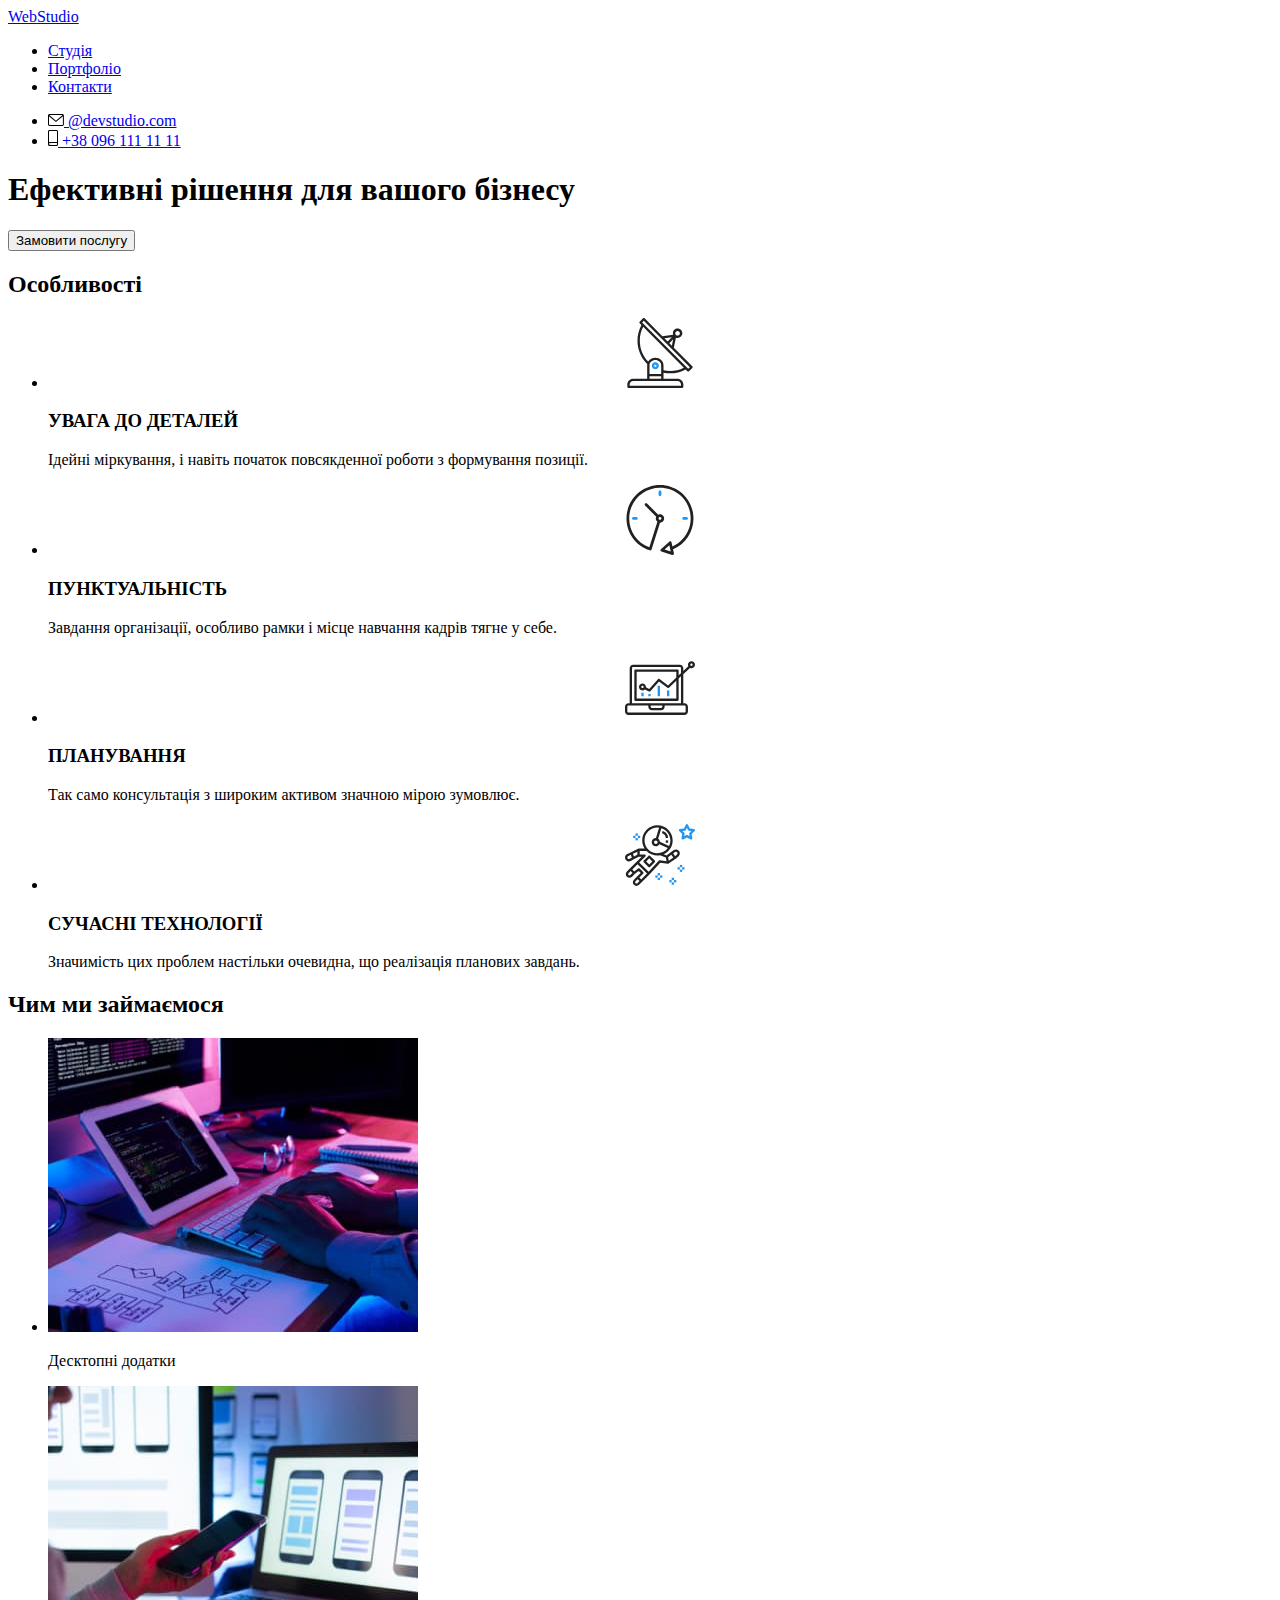
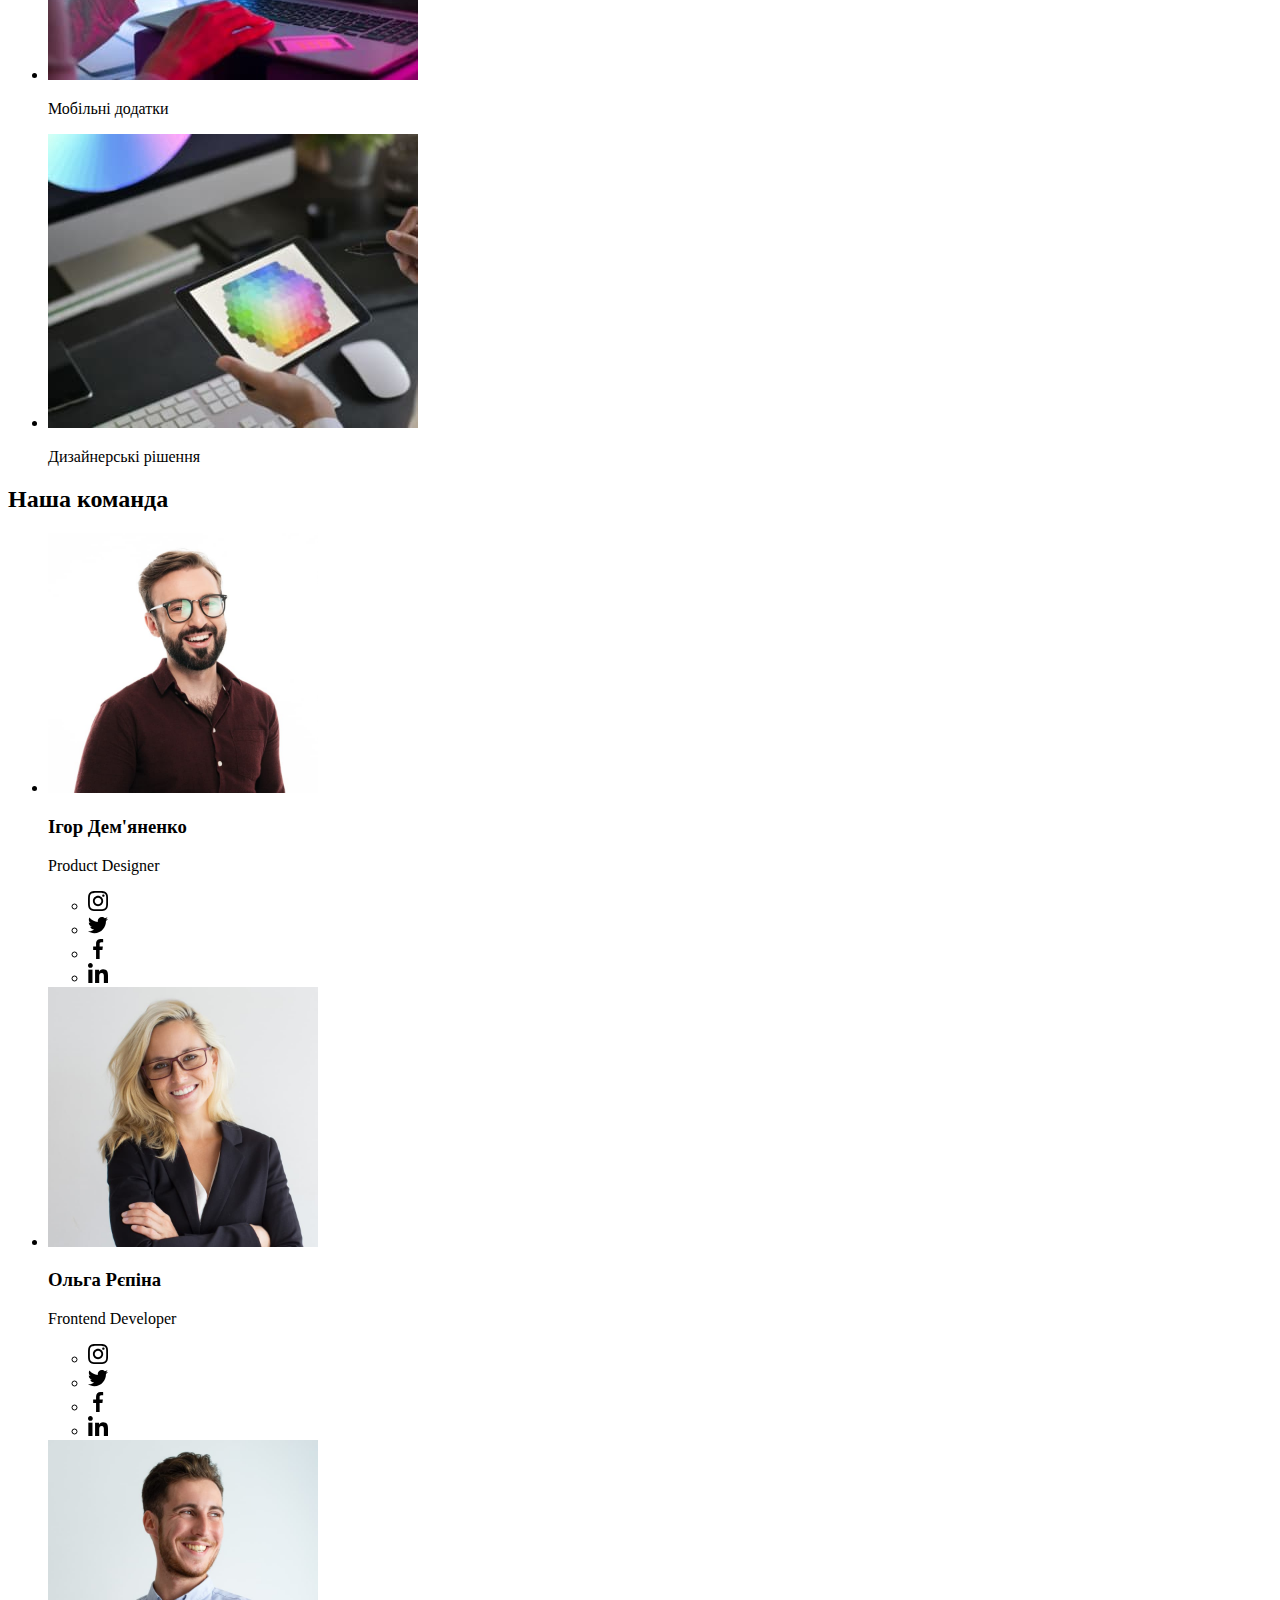
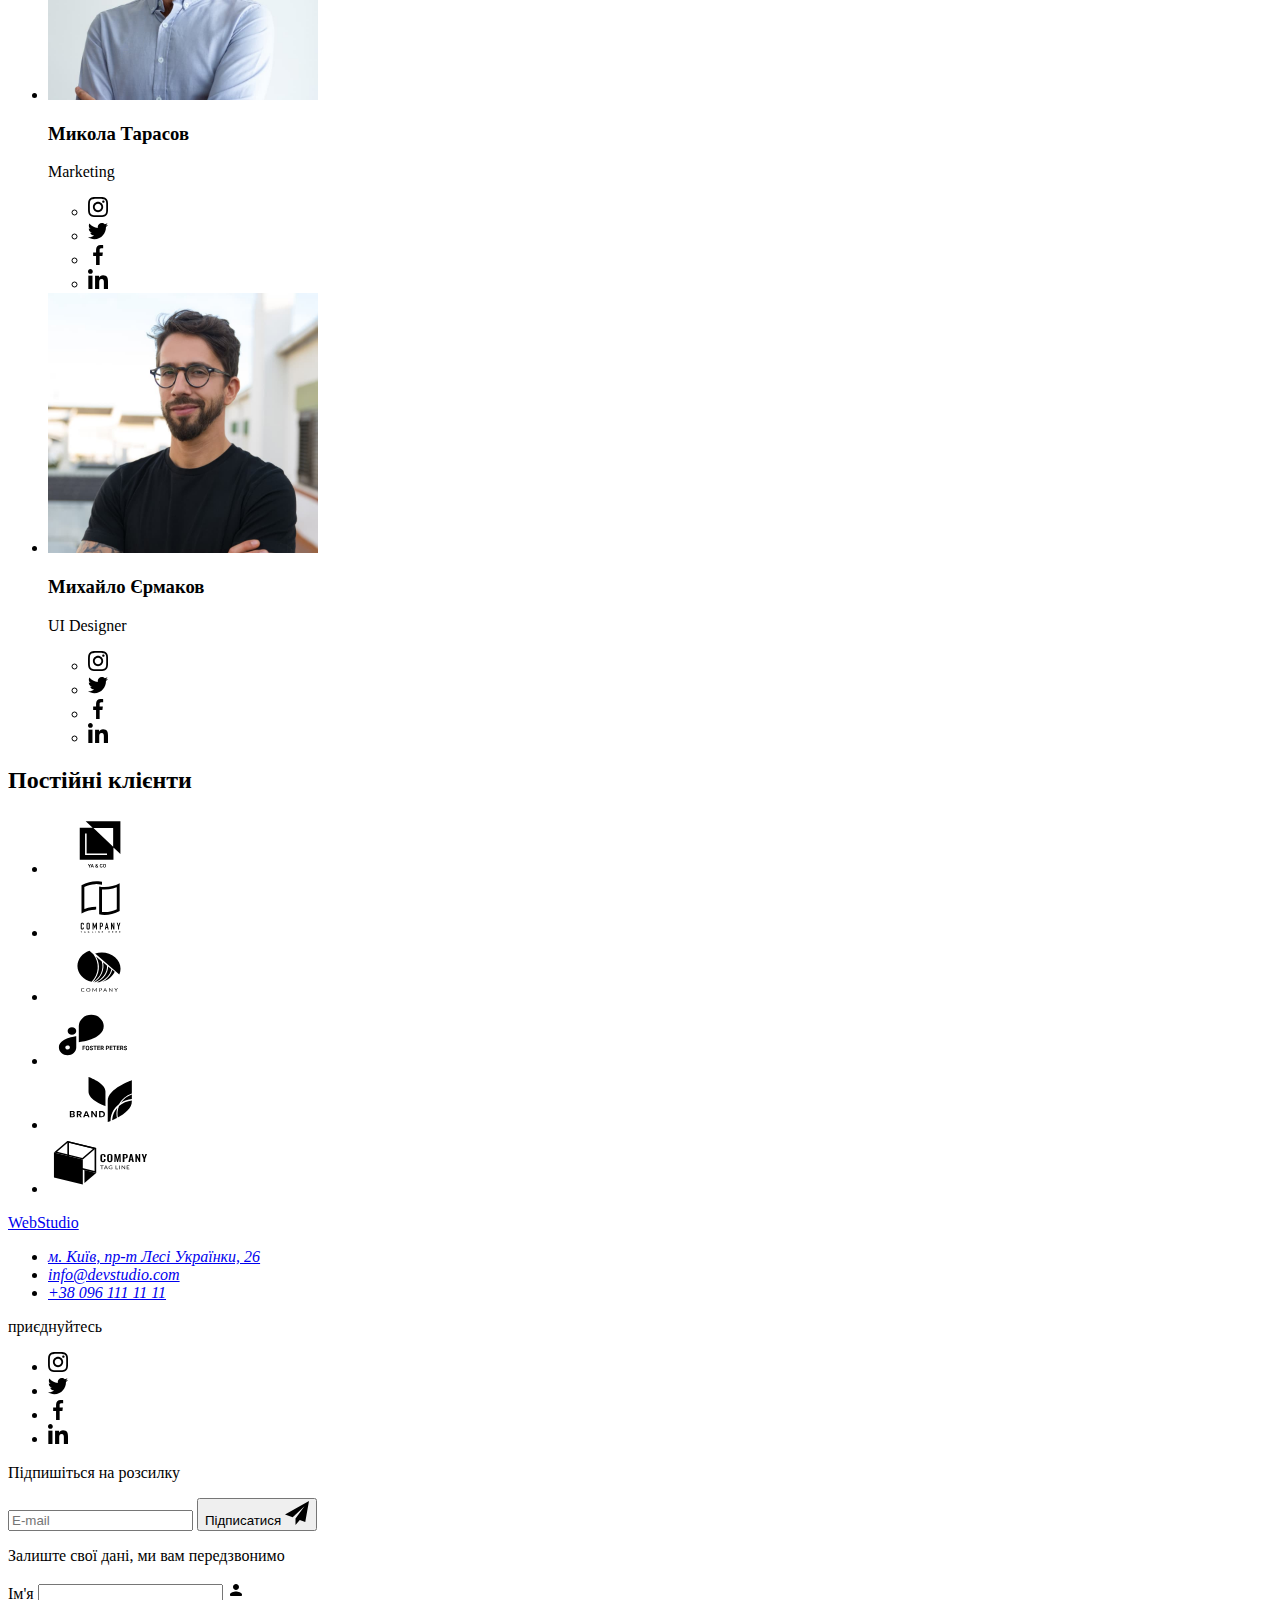
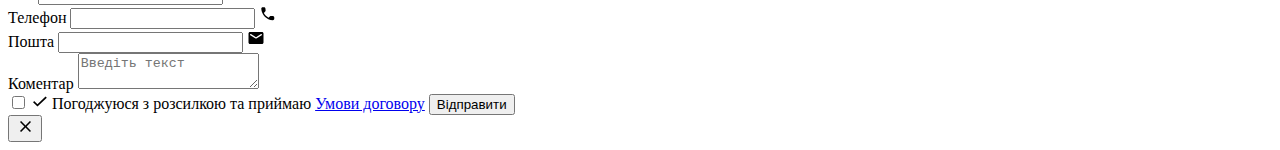
==== index.html @ 73cd99fb "розмітка" ====
<!DOCTYPE html>
<html lang="uk">

<head>
  <meta charset="UTF-8" />
  <meta http-equiv="X-UA-Compatible" content="IE=edge" />
  <meta name="viewport" content="width=device-width, initial-scale=1.0" />
  <title>Веб студія</title>
  <link rel="preconnect" href="https://fonts.googleapis.com" />
  <link rel="preconnect" href="https://fonts.gstatic.com" crossorigin />
  <link href="https://fonts.googleapis.com/css2?family=Raleway:wght@700&family=Roboto:wght@400;500;700;900&display=swap"
    rel="stylesheet" />
  <link rel="stylesheet" href="https://cdnjs.cloudflare.com/ajax/libs/modern-normalize/1.1.0/modern-normalize.min.css"
    integrity="sha512-wpPYUAdjBVSE4KJnH1VR1HeZfpl1ub8YT/NKx4PuQ5NmX2tKuGu6U/JRp5y+Y8XG2tV+wKQpNHVUX03MfMFn9Q=="
    crossorigin="anonymous" referrerpolicy="no-referrer" />
  <link rel="stylesheet" href="./css/styles.css" />
</head>

<body>
  <!-- Шапка сторінки -->
  <header class="header">
    <div class="container main-nav">
      <nav class="site-nav">
        <a class="logo nav-logo link" lang="en" href="./index.html">Web<span class="logo-primary">Studio</span>
        </a>
        <ul class="nav-list list">
          <li class="nav-item">
            <a class="nav-link link current" href="./index.html">Студія</a>
          </li>
          <li class="nav-item">
            <a class="nav-link link" href="./portfolio.html">Портфоліо</a>
          </li>
          <li class="nav-item">
            <a class="nav-link link" href="#">Контакти</a>
          </li>
        </ul>
      </nav>
      <ul class="site-address-list list">
        <li class="site-address-item">
          <a class="site-address-link link" lang="en" href="mailto:info@devstudio.com">
            <svg class="icon-envelope" width="16px" height="12px">
              <use class="icon-link" href="./images/icons/sprite.svg#icon-envelope"></use>
            </svg>
            @devstudio.com
          </a>
        </li>
        <li class="site-address-item">
          <a class="site-address-link link" href="tel:+380961111111">
            <svg class="icon-smartphone" width="10px" height="16px">
              <use class="icon-link" href="./images/icons/sprite.svg#icon-smartphone"></use>
            </svg>
            +38 096 111 11 11
          </a>
        </li>
      </ul>
    </div>
  </header>
  <!-- Унікальний контент сторінки -->
  <main>
    <!-- Герой -->
    <section class="hero hero-img">
      <div class="container">
        <h1 class="hero-title">Ефективні рішення для вашого бізнесу</h1>
        <button class="hero-btn" type="button" data-modal-open>Замовити послугу</button>

      </div>
    </section>
    <!-- Особливості -->
    <section class="section">
      <div class="container">
        <h2 class="features-title">Особливості</h2>
        <ul class="features-list list">
          <li class="features-item">
            <div class="features-icon">
              <svg width="70px;" height="70px">
                <use href="./images/icons/sprite.svg#icon-antenna"></use>
              </svg>
            </div>
            <h3 class="feature-title title">УВАГА ДО ДЕТАЛЕЙ</h3>
            <p class="features-descr">
              Ідейні міркування, і навіть початок повсякденної роботи з формування позиції.
            </p>
          </li>
          <li class="features-item">
            <div class="features-icon">
              <svg width="70px;" height="70px">
                <use href="./images/icons/sprite.svg#icon-clock"></use>
              </svg>
            </div>
            <h3 class="feature-title title">ПУНКТУАЛЬНІСТЬ</h3>
            <p class="features-descr">
              Завдання організації, особливо рамки і місце навчання кадрів тягне у себе.
            </p>
          </li>
          <li class="features-item">
            <div class="features-icon">
              <svg width="70px;" height="70px">
                <use href="./images/icons/sprite.svg#icon-diagram"></use>
              </svg>
            </div>
            <h3 class="feature-title title">ПЛАНУВАННЯ</h3>
            <p class="features-descr">
              Так само консультація з широким активом значною мірою зумовлює.
            </p>
          </li>
          <li class="features-item">
            <div class="features-icon">
              <svg width="70px;" height="70px">
                <use href="./images/icons/sprite.svg#icon-astronaut"></use>
              </svg>
            </div>
            <h3 class="feature-title title">СУЧАСНІ ТЕХНОЛОГІЇ</h3>
            <p class="features-descr">
              Значимість цих проблем настільки очевидна, що реалізація планових завдань.
            </p>
          </li>
        </ul>
      </div>
    </section>
    <!-- Чим ми займаємося -->
    <section class="section">
      <div class="container">
        <h2 class="section-title">Чим ми займаємося</h2>
        <ul class="works-list list">
          <li class="works-item">
            <div class="work-img">
              <img class="works img" src="./images/box.jpg" alt="Десктопні додатки" width="370" height="294" />
              <p class="work-desc">Десктопні додатки</p>
            </div>
          </li>
          <li class="works-item">
            <div class="work-img">
              <img class="works img" src="./images/box1.jpg" alt="Мобільні додатки" width="370" height="294" />
              <p class="work-desc">Мобільні додатки</p>
            </div>
          </li>
          <li class="works-item">
            <div class="work-img">
              <img class="works img" src="./images/box2.jpg" alt="Дизайнерські рішення" width="370" height="294" />
              <p class="work-desc">Дизайнерські рішення</p>
            </div>
          </li>
        </ul>
      </div>
    </section>
    <!-- Наша команда -->
    <section class="section">
      <div class="container">
        <h2 class="section-title">Наша команда</h2>
        <ul class="team-list list">
          <li class="team-item">
            <img class="team-img img" src="images/teamcard.jpg" alt="Хлопець шатена в окулярах який посміхається"
              width="270" height="260" />
            <div class="team-desc">
              <h3 class="team-name title">Ігор Дем'яненко</h3>
              <p class="team-position" lang="en">Product Designer</p>
              <ul class="social-list-light list">
                <li class="social-item">
                  <a class="social-link-light" href="#">
                    <svg class="social-icon" width="20px" height="20px">
                      <use href="./images/icons/sprite.svg#icon-instagram"></use>
                    </svg>
                  </a>
                </li>
                <li>
                  <a class="social-link-light" href="#">
                    <svg class="social-icon" width="20px" height="20px">
                      <use href="./images/icons/sprite.svg#icon-twitter"></use>
                    </svg>
                  </a>
                </li>
                <li>
                  <a class="social-link-light" href="#">
                    <svg class="social-icon" width="20px" height="20px">
                      <use href="./images/icons/sprite.svg#icon-facebook"></use>
                    </svg>
                  </a>
                </li>
                <li>
                  <a class="social-link-light" href="#">
                    <svg class="social-icon" width="20px" height="20px">
                      <use href="./images/icons/sprite.svg#icon-linkedin"></use>
                    </svg>
                  </a>
                </li>
              </ul>
            </div>
          </li>
          <li class="team-item">
            <img class="team-img img" src="./images/teamcard1.jpg" alt="Дівчина блондинка в окулярах яка посміхається"
              width="270" height="260" />
            <div class="team-desc">
              <h3 class="team-name title">Ольга Рєпіна</h3>
              <p class="team-position" lang="en">Frontend Developer</p>
              <ul class="social-list-light list">
                <li class="social-item">
                  <a class="social-link-light" href="#">
                    <svg class="social-icon" width="20px" height="20px">
                      <use href="./images/icons/sprite.svg#icon-instagram"></use>
                    </svg>
                  </a>
                </li>
                <li>
                  <a class="social-link-light" href="#">
                    <svg class="social-icon" width="20px" height="20px">
                      <use href="./images/icons/sprite.svg#icon-twitter"></use>
                    </svg>
                  </a>
                </li>
                <li>
                  <a class="social-link-light" href="#">
                    <svg class="social-icon" width="20px" height="20px">
                      <use href="./images/icons/sprite.svg#icon-facebook"></use>
                    </svg>
                  </a>
                </li>
                <li>
                  <a class="social-link-light" href="#">
                    <svg class="social-icon" width="20px" height="20px">
                      <use href="./images/icons/sprite.svg#icon-linkedin"></use>
                    </svg>
                  </a>
                </li>
              </ul>
            </div>
          </li>
          <li class="team-item">
            <img class="team-img img" src="./images/teamcard2.jpg" alt="Рудий хлопець який посміхається" width="270"
              height="260" />
            <div class="team-desc">
              <h3 class="team-name title">Микола Тарасов</h3>
              <p class="team-position" lang="en">Marketing</p>
              <ul class="social-list-light list">
                <li class="social-item">
                  <a class="social-link-light" href="#">
                    <svg class="social-icon" width="20px" height="20px">
                      <use href="./images/icons/sprite.svg#icon-instagram"></use>
                    </svg>
                  </a>
                </li>
                <li>
                  <a class="social-link-light" href="#">
                    <svg class="social-icon" width="20px" height="20px">
                      <use href="./images/icons/sprite.svg#icon-twitter"></use>
                    </svg>
                  </a>
                </li>
                <li>
                  <a class="social-link-light" href="#">
                    <svg class="social-icon" width="20px" height="20px">
                      <use href="./images/icons/sprite.svg#icon-facebook"></use>
                    </svg>
                  </a>
                </li>
                <li>
                  <a class="social-link-light" href="#">
                    <svg class="social-icon" width="20px" height="20px">
                      <use href="./images/icons/sprite.svg#icon-linkedin"></use>
                    </svg>
                  </a>
                </li>
              </ul>
            </div>
          </li>
          <li class="team-item">
            <img class="team-img img" src="./images/teamcard3.jpg" alt="Хлопець брюнет в окулярах який посміхається"
              width="270" height="260" />
            <div class="team-desc">
              <h3 class="team-name title">Михайло Єрмаков</h3>
              <p class="team-position" lang="en">UI Designer</p>
              <ul class="social-list-light list">
                <li class="social-item">
                  <a class="social-link-light" href="#">
                    <svg class="social-icon" width="20px" height="20px">
                      <use href="./images/icons/sprite.svg#icon-instagram"></use>
                    </svg>
                  </a>
                </li>
                <li>
                  <a class="social-link-light" href="#">
                    <svg class="social-icon" width="20px" height="20px">
                      <use href="./images/icons/sprite.svg#icon-twitter"></use>
                    </svg>
                  </a>
                </li>
                <li>
                  <a class="social-link-light" href="#">
                    <svg class="social-icon" width="20px" height="20px">
                      <use href="./images/icons/sprite.svg#icon-facebook"></use>
                    </svg>
                  </a>
                </li>
                <li>
                  <a class="social-link-light" href="#">
                    <svg class="social-icon" width="20px" height="20px">
                      <use href="./images/icons/sprite.svg#icon-linkedin"></use>
                    </svg>
                  </a>
                </li>
              </ul>
            </div>
          </li>
        </ul>
      </div>
    </section>
    <!-- Постійні клієнти -->
    <section class="section">
      <div class="container">
        <h2 class="section-title">Постійні клієнти</h2>
        <ul class="clients-list list">
          <li class="client-item">
            <a class="clients-link" href="#">
              <svg class="icon-company" width="106" height="60">
                <use href="./images/icons/sprite.svg#icon-Logo"></use>
              </svg>
            </a>
          </li>
          <li class="client-item">
            <a class="clients-link" href="#">
              <svg class="icon-company" width="106" height="60">
                <use href="./images/icons/sprite.svg#icon-Logo1"></use>
              </svg>
            </a>
          </li>
          <li class="client-item">
            <a class="clients-link" href="#">
              <svg class="icon-company" width="106" height="60">
                <use href="./images/icons/sprite.svg#icon-Logo2"></use>
              </svg>
            </a>
          </li>
          <li class="client-item">
            <a class="clients-link" href="#">
              <svg class="icon-company" width="106" height="60">
                <use href="./images/icons/sprite.svg#icon-Logo3"></use>
              </svg>
            </a>
          </li>
          <li class="client-item">
            <a class="clients-link" href="#">
              <svg class="icon-company" width="106" height="60">
                <use href="./images/icons/sprite.svg#icon-Logo4"></use>
              </svg>
            </a>
          </li>
          <li class="client-item">
            <a class="clients-link" href="#">
              <svg class="icon-company" width="106" height="60">
                <use href="./images/icons/sprite.svg#icon-Logo5"></use>
              </svg>
            </a>
          </li>
        </ul>
      </div>
    </section>
  </main>
  <!-- Підвал -->
  <footer class="footer">
    <div class="footer-container container">
      <div class="footer-contacts">
        <a class="footer-logo logo link" lang="en" href="./index.html">Web<span class="logo-secondary">Studio</span></a>
        <address class="footer-address">
          <ul class="footer-address-list list">
            <li class="footer-address-item">
              <a class="address-link link"
                href="https://www.google.com/maps/place/%D0%B1%D1%83%D0%BB.+%D0%9B%D0%B5%D1%81%D0%B8+%D0%A3%D0%BA%D1%80%D0%B0%D0%B8%D0%BD%D0%BA%D0%B8,+26,+%D0%9A%D0%B8%D0%B5%D0%B2,+02000/@50.4265807,30.5383858,17z/data=!3m1!4b1!4m6!3m5!1s0x40d4cf0e033ecbe9:0x57a4dffefec77da0!8m2!3d50.4265807!4d30.5383858!16s%2Fg%2F1tctq5jv"
                target="_blank" rel="noopener no-referrernofollower ">м. Київ, пр-т Лесі Українки, 26
              </a>
            </li>
            <li class="contacts-item">
              <a class="contact-link link" href="mailto:info@devstudio.com">info@devstudio.com</a>
            </li>
            <li class="contacts-item">
              <a class="contact-link link" href="tel:+380961111111">+38 096 111 11 11</a>
            </li>
          </ul>
        </address>
      </div>
      <!-- Приєднуйтесь -->
      <div class="join">
        <p class="join-in">приєднуйтесь</p>
        <ul class="social-list-dark list">
          <li>
            <a class="social-link-dark link" href="#">
              <svg class="social-icon" width="20px" height="20px">
                <use href="./images/icons/sprite.svg#icon-instagram"></use>
              </svg>
            </a>
          </li>
          <li>
            <a class="social-link-dark link" href="#">
              <svg class="social-icon" width="20px" height="20px">
                <use href="./images/icons/sprite.svg#icon-twitter"></use>
              </svg>
            </a>
          </li>
          <li>
            <a class="social-link-dark link" href="#">
              <svg class="social-icon" width="20px" height="20px">
                <use href="./images/icons/sprite.svg#icon-facebook"></use>
              </svg>
            </a>
          </li>
          <li>
            <a class="social-link-dark link" href="#">
              <svg class="social-icon" width="20px" height="20px">
                <use href="./images/icons/sprite.svg#icon-linkedin"></use>
              </svg>
            </a>
          </li>
        </ul>
      </div>
      <!-- Підписатись -->
      <div class="newsletter">
        <p class="join-in">Підпишіться на розсилку</p>
        <div class="newsletter-join">
          <label for="email"></label>
          <input class="newsletter-input" placeholder="E-mail" id="email" type="text" name="email">
          <button class="newsletter-btn" type="submit">Підписатися
            <svg class="icon-send" width="24px" height="24px">
              <use href="./images/icons/sprite.svg#icon-send"></use>
            </svg>
          </button>
        </div>
      </div>
    </div>
  </footer>

  <!--Модальне вікно -->

  <div class="backdrop is-hidden" data-modal>
    <div class="modal">
      <p class="form-item">Залиште свої дані, ми вам передзвонимо</p>
      <form class="modal-form">
        <div class="modal-wrapper">
          <label class="label-modal" for="name">Ім'я</label>
          <input class="modal-input" id="name" type="text" name="name" minlength="2" maxlength="20"
            pattern="[a-zA-Zа-яА-ЯіІїЇ]+" required>
          <svg class="modal-icon" width="18px" height="18px">
            <use class="modal-icon-link" href="./images/icons/sprite.svg#icon-person"></use>
          </svg>
        </div>
        <div class="modal-wrapper">
          <label class="label-modal" for="phone">Телефон</label>
          <input class="modal-input" id="phone" type="tel" name="phone" pattern="[0-9]{3}-[0-9]{3}-[0-9]{2}-[0-9]{2}"
            title="xxx-xxx-xx-xx" minlength="10" maxlength="15" required>
          <svg class="modal-icon" width="18px" height="18px">
            <use class="modal-icon-link" href="./images/icons/sprite.svg#icon-phone"></use>
          </svg>
        </div>
        <div class="modal-wrapper">
          <label class="label-modal" for="mail">Пошта</label>
          <input class="modal-input" id="mail" type="email" name="mail" required>
          <svg class="modal-icon" width="18px" height="18px">
            <use class="modal-icon-link" href="./images/icons/sprite.svg#icon-email"></use>
          </svg>
        </div>
        <div class="modal-wraper">
          <label class="label-modal" for="message">Коментар</label>
          <textarea class="textarea-modal" id="message" placeholder="Введіть текст" name="message"></textarea>
        </div>
        <label class="label-policy" for="policy">
          <input class="policy-input-check visually-hidden" type="checkbox" name="policy" id="policy" value="privacy"
            required>
          <svg class="policy-check" width="16px" height="15px">
            <use class="policy-check-icon" href="./images/icons/sprite.svg#icon-check"></use>
          </svg>
          Погоджуюся з розсилкою та приймаю
          <a class="label-policy-link" href="#">Умови договору</a>
        </label>
        <button class="modal-btn" type="submit">Відправити</button>
      </form>
      <button class="btn-close" data-modal-close>
        <svg width="18px" height="18px">
          <use class="modal-icon-link link" href="./images/icons/sprite.svg#icon-close"></use>
        </svg>
      </button>

    </div>
  </div>

  <script src="./js/modal.js"></script>
</body>

</html>
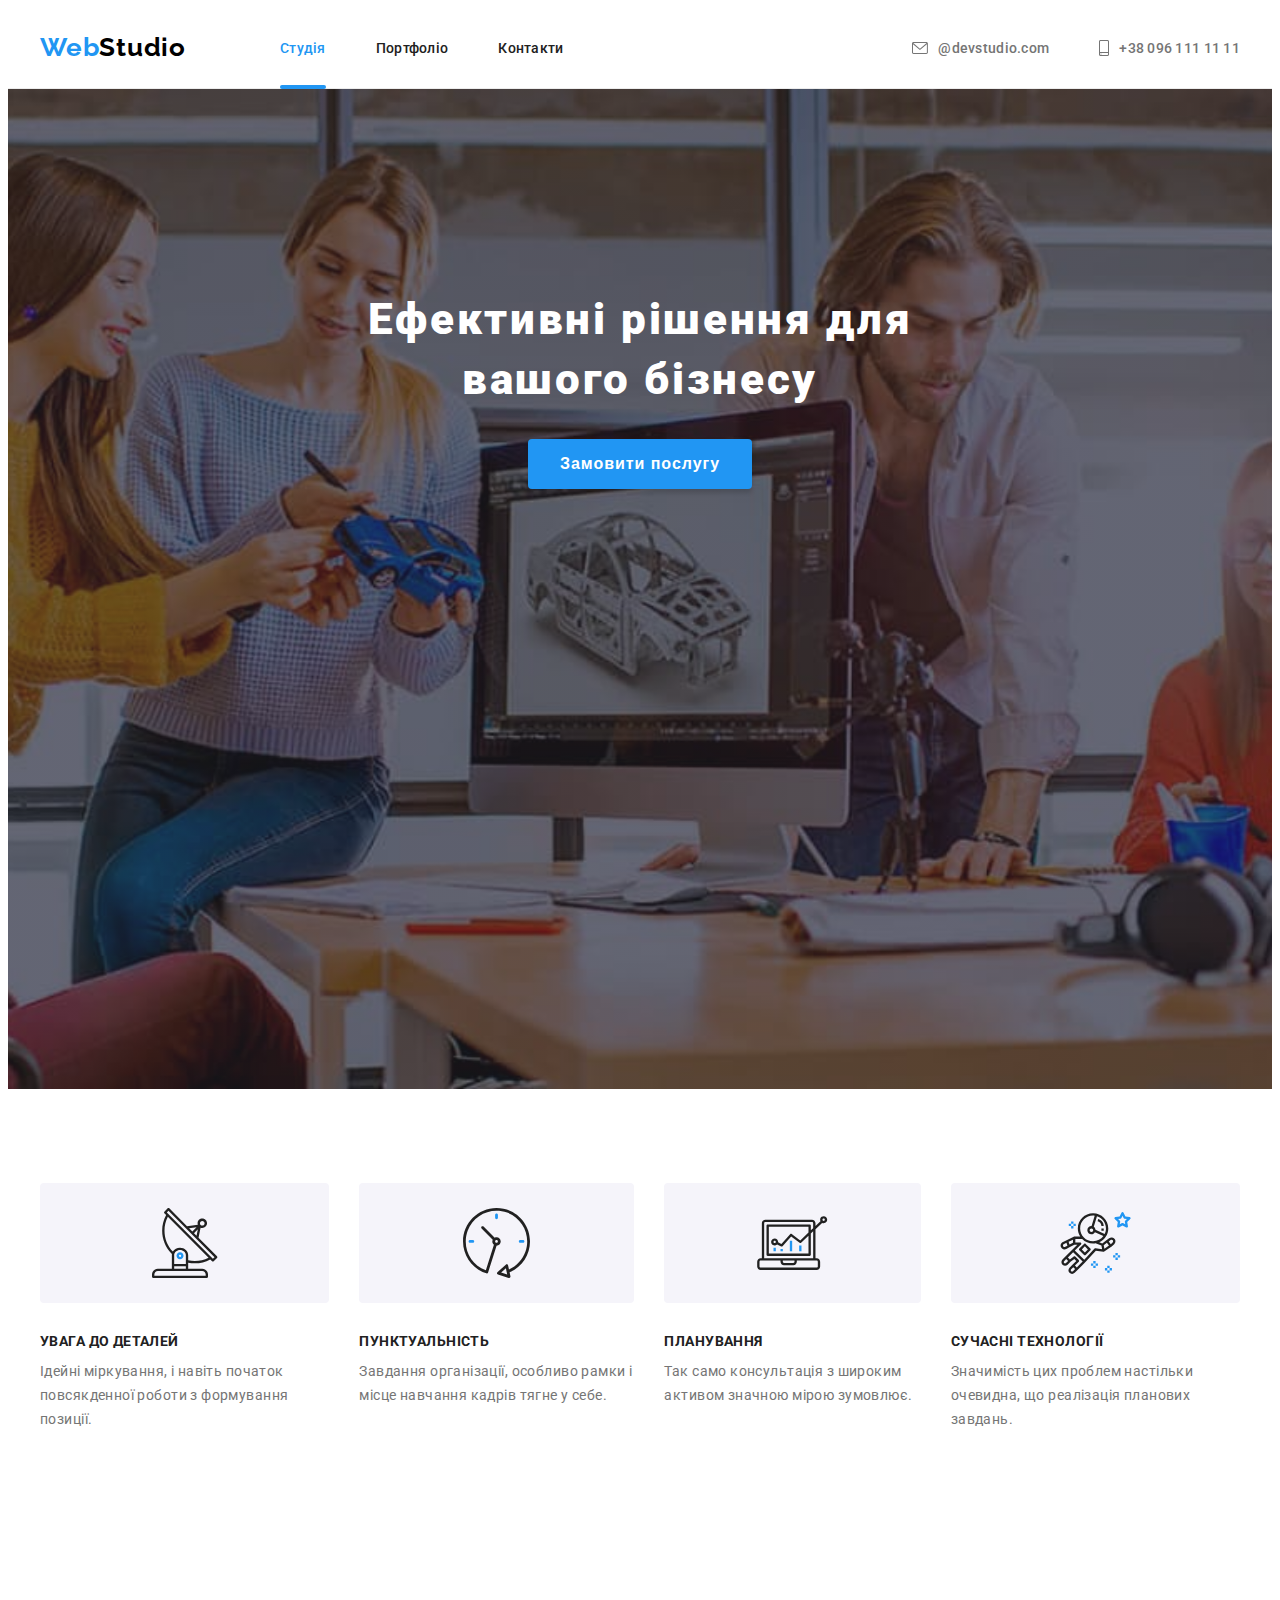
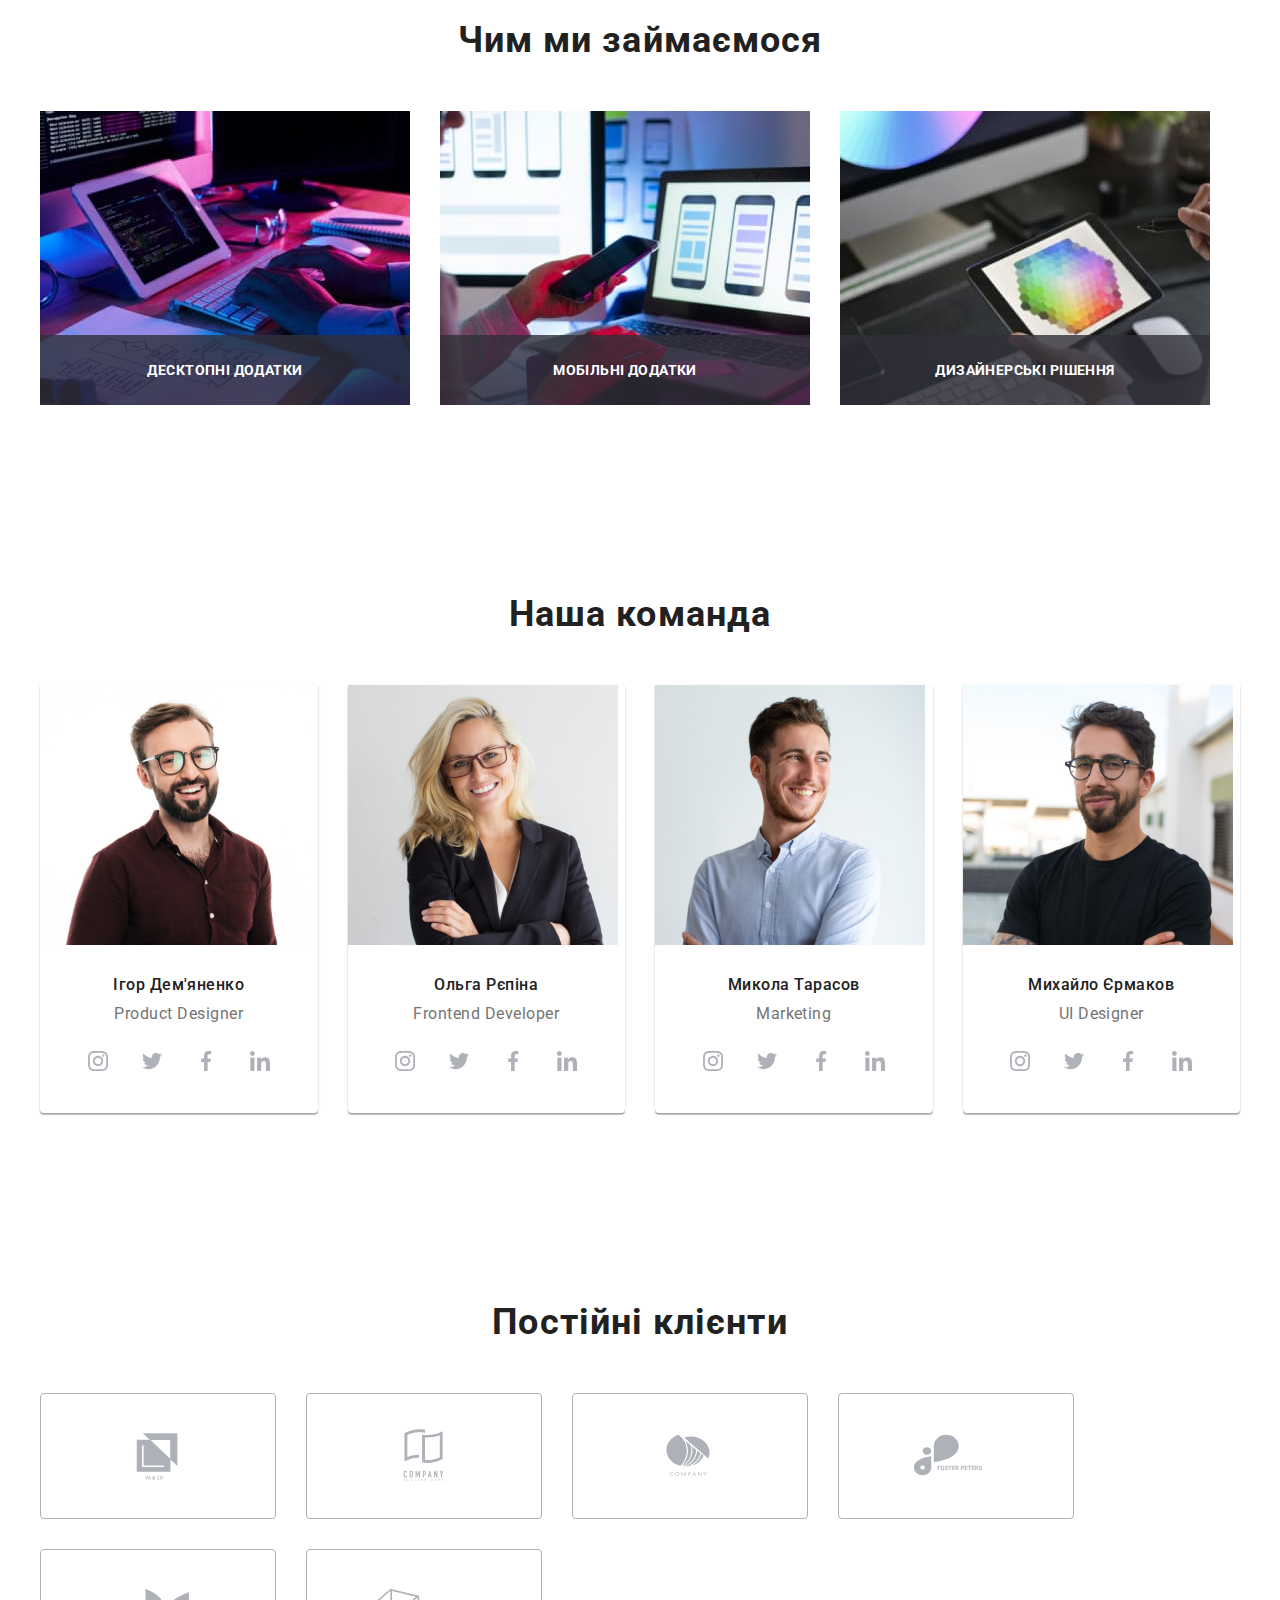
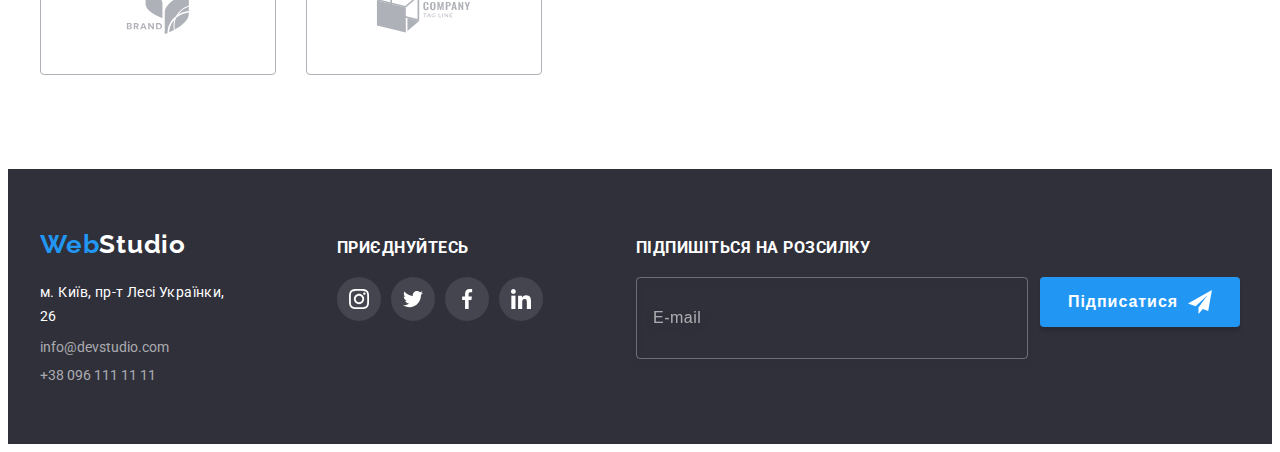
==== commit e62393a2: "виправлення помилок" ====
--- a/index.html
+++ b/index.html
@@ -467,6 +467,7 @@
           </svg>
           Погоджуюся з розсилкою та приймаю
           <a class="label-policy-link" href="#">Умови договору</a>
+
         </label>
         <button class="modal-btn" type="submit">Відправити</button>
       </form>
--- a/css/styles.css
+++ b/css/styles.css
@@ -0,0 +1,1008 @@
+:root {
+  --primary-light-text-color: #757575;
+  --secondary-ligh-text-color: #ffffff;
+  --primary-dark-text-color: #000000;
+  --title-text-color: #212121;
+  --accent-color: #2196f3;
+  --primary-light-bg-color: #ffffff;
+  --secondary-light-bg-color: #f5f4fa;
+  --primary-dark-bg-color: #2f303a;
+  --primary-btn--box-shadow-color: 0px 4px 4px rgba(0, 0, 0, 0.15);
+  --secondary-btn--box-shadow-color: 0px 3px 1px rgba(0, 0, 0, 0.1), 0px 1px 2px rgba(0, 0, 0, 0.08),
+    0px 2px 2px rgba(0, 0, 0, 0.12);
+  --primary-box-shadow-color: 0px 1px 3px rgba(0, 0, 0, 0.12), 0px 1px 1px rgba(0, 0, 0, 0.14),
+    0px 2px 1px rgba(0, 0, 0, 0.2);
+  --secondary-box-shadow-color: 0px 1px 1px rgba(0, 0, 0, 0.12), 0px 4px 4px rgba(0, 0, 0, 0.06),
+    1px 4px 6px rgba(0, 0, 0, 0.16);
+  --primary-border-color: #ececec;
+  --secondary-border-color: #eeeeee;
+  --bg-btn-color: #188ce8;
+  --primary-icon-color: #afb1b8;
+  --timing-function: cubic-bezier(0.4, 0, 0.2, 1);
+  --rgba-text-color: rgba(255, 255, 255, 0.6);
+}
+
+h1,
+h2,
+h3,
+p {
+  margin: 0;
+}
+
+body {
+  background-color: var(--primary-light-bg-color);
+  color: var(--primary-light-text-color);
+  font-family: Roboto, sans-serif;
+}
+
+/* ----------header---------- */
+
+.header {
+  border-bottom: 1px solid var(--primary-border-color);
+}
+
+/* ----------body---------- */
+
+/* ----------img---------- */
+.img {
+  display: block;
+}
+
+/* ----------list---------- */
+.list {
+  list-style: none;
+
+  margin: 0;
+  padding: 0;
+}
+
+/* ----------link---------- */
+.link {
+  text-decoration: none;
+}
+
+/* ----------title---------- */
+.title {
+  color: var(--title-text-color);
+}
+
+/* ----------container---------- */
+
+.container {
+  width: 1200px;
+  padding: 0 15px;
+  margin: 0 auto;
+  /* outline: 2px solid turquoise; */
+}
+
+/* ----------section---------- */
+
+.section {
+  padding: 94px 0;
+}
+
+.section-title {
+  color: var(--title-text-color);
+  font-size: 36px;
+  line-height: calc(42 / 36);
+  letter-spacing: 0.03em;
+  text-align: center;
+
+  margin-bottom: 50px;
+}
+
+/* ----------Приховані заголовки----------*/
+.visually-hidden,
+.portfolio-title,
+.features-title {
+  position: absolute;
+  width: 1px;
+  height: 1px;
+  margin: -1px;
+  padding: 0;
+  overflow: hidden;
+  border: 0;
+  clip: rect(0 0 0 0);
+}
+
+/* ----------main-nav----------- */
+
+.main-nav {
+  display: flex;
+  align-items: center;
+}
+
+/* ----------site-nav---------- */
+
+.site-nav {
+  display: flex;
+}
+
+.nav-list {
+  display: flex;
+  align-items: center;
+}
+
+.nav-item:not(:last-child) {
+  margin-right: 50px;
+}
+
+.nav-link,
+.site-address-link {
+  padding: 32px 0;
+  display: flex;
+}
+
+.nav-link {
+  color: var(--title-text-color);
+  font-size: 14px;
+  font-weight: 500;
+  line-height: calc(16 / 14);
+  letter-spacing: 0.02em;
+  position: relative;
+  transition: color 250ms var(--timing-function);
+}
+
+.nav-link.current::after {
+  content: '';
+  width: 100%;
+  height: 4px;
+  border-radius: 2px;
+  background-color: #2196f3;
+  position: absolute;
+  left: 0;
+  bottom: -1px;
+}
+/* 
+.nav-link:hover::after,
+.nav-link:focus::after {
+  content: "";
+  width: 100%;
+  height: 4px;
+  border-radius: 2px;
+  background-color: #2196F3;
+  position: absolute;
+  left: 0;
+  bottom: -1px;
+} */
+/* .nav-link::after {
+  content: "";
+  width: 100%;
+  height: 4px;
+  border-radius: 2px;
+  background-color: transparent;
+  position: absolute;
+  left: 0;
+  bottom: -1px;
+  transition: background-color 250ms cubic-bezier(0.4, 0, 0.2, 1);
+} */
+.nav-link:hover,
+.nav-link:focus {
+  color: var(--accent-color);
+}
+
+.nav-link.current {
+  color: var(--accent-color);
+}
+
+.site-address-list {
+  margin-left: auto;
+  display: flex;
+  align-items: center;
+}
+
+.site-address-item:not(:last-child) {
+  margin-right: 50px;
+}
+
+.site-address-link {
+  color: var(--primary-light-text-color);
+  font-size: 14px;
+  font-weight: 500;
+  line-height: calc(16 / 14);
+  letter-spacing: 0.02em;
+
+  align-items: center;
+
+  transition: color 250ms var(--timing-function);
+}
+.icon-link {
+  transition: fill 250ms var(--timing-function);
+}
+.site-address-link:hover,
+.site-address-link:focus {
+  color: var(--accent-color);
+}
+
+.site-address-link:hover .icon-link,
+.site-address-link:focus .icon-link {
+  fill: currentColor;
+}
+
+.icon-envelope {
+  fill: var(--primary-light-text-color);
+  margin-right: 10px;
+}
+
+.icon-smartphone {
+  fill: var(--primary-light-text-color);
+  margin-right: 10px;
+}
+
+/* ----------logo---------- */
+
+.logo {
+  color: var(--accent-color);
+  font-family: Raleway, sans-serif;
+  font-weight: 700;
+  font-size: 26px;
+  letter-spacing: 0.03em;
+  line-height: calc(31 / 26);
+}
+
+.nav-logo {
+  display: flex;
+  padding: 24px 0 25px 0;
+  margin-right: 94px;
+}
+
+.logo-primary {
+  color: var(--primary-dark-text-color);
+}
+
+.logo-secondary {
+  color: var(--secondary-ligh-text-color);
+}
+
+/*-----------Герой----------- */
+
+.hero {
+  background-color: #c4c4c4;
+
+  padding: 200px 0;
+}
+
+.hero-img {
+  max-width: 1600px;
+  height: 600px;
+  margin-left: auto;
+  margin-right: auto;
+  background-image: linear-gradient(rgba(47, 48, 58, 0.4), rgba(47, 48, 58, 0.4)),
+    url(../images/hero.jpg);
+  background-repeat: no-repeat;
+  background-position: center;
+  background-size: cover;
+}
+
+.hero-title {
+  color: var(--secondary-ligh-text-color);
+  font-weight: 900;
+  font-size: 44px;
+  line-height: calc(60 / 44);
+  letter-spacing: 0.06em;
+  text-align: center;
+
+  max-width: 696px;
+  margin: 0 auto 30px;
+}
+
+/* ----------button hero---------- */
+
+.hero-btn {
+  color: var(--secondary-ligh-text-color);
+  background-color: var(--accent-color);
+  font-size: 16px;
+  font-weight: 700;
+  line-height: calc(30 / 16);
+  letter-spacing: 0.06em;
+  cursor: pointer;
+
+  border: none;
+  border-radius: 4px;
+  box-shadow: var(--primary-btn--box-shadow-color);
+
+  min-width: 216px;
+  display: flex;
+  margin: 0 auto;
+  padding: 10px 32px;
+  align-items: center;
+
+  transition: background-color 250ms var(--timing-function);
+}
+.hero-btn:hover,
+.hero-btn:focus {
+  background-color: var(--bg-btn-color);
+}
+
+/* ----------Особливості---------- */
+
+.features-list {
+  display: flex;
+  gap: 30px;
+}
+.features-item {
+  column-gap: calc((100% - 3 * 30px) / 4);
+}
+.features-icon {
+  display: flex;
+  height: 120px;
+  background-color: var(--secondary-light-bg-color);
+  border-radius: 4px;
+  align-items: center;
+
+  margin-bottom: 30px;
+}
+.feature-title {
+  font-size: 14px;
+  letter-spacing: 0.03em;
+  line-height: calc(16 / 14);
+
+  margin-bottom: 10px;
+}
+.features-descr {
+  font-size: 14px;
+  letter-spacing: 0.03em;
+  line-height: calc(24 / 14);
+
+  margin-bottom: 0;
+}
+
+/* ----------Чим ми займаємося---------- */
+
+.works-section.section {
+  padding-top: 0;
+}
+
+.works-list {
+  display: flex;
+}
+
+.works-item:not(:last-child) {
+  margin-right: 30px;
+}
+
+.work-desc {
+  color: var(--secondary-ligh-text-color);
+  font-weight: 700;
+  font-size: 14px;
+  line-height: calc(16 / 14);
+  text-align: center;
+  letter-spacing: 0.03em;
+  text-transform: uppercase;
+
+  display: flex;
+  justify-content: center;
+  align-items: center;
+
+  position: absolute;
+  width: 100%;
+  height: 70px;
+  bottom: 0;
+  background: rgba(47, 48, 58, 0.8);
+}
+.work-img {
+  display: flex;
+  position: relative;
+}
+
+/* ----------Наша команда---------- */
+
+.team-section {
+  background-color: var(--secondary-light-bg-color);
+}
+
+.team-name.title {
+  font-size: 16px;
+  font-weight: 500;
+  letter-spacing: 0.03em;
+  line-height: calc(19 / 16);
+  text-align: center;
+
+  margin-bottom: 10px;
+}
+
+.team-list {
+  display: flex;
+  flex-wrap: wrap;
+  gap: 30px;
+}
+
+.team-item {
+  background: var(--primary-light-bg-color);
+
+  box-shadow: var(--primary-box-shadow-color);
+  border-radius: 0px 0px 4px 4px;
+
+  flex-basis: calc((100% - 3 * 30px) / 4);
+}
+
+.team-desc {
+  padding: 30px 32px;
+}
+
+.team-position {
+  letter-spacing: 0.03em;
+  line-height: calc(19 / 16);
+  text-align: center;
+
+  margin-bottom: 16px;
+}
+
+.social-list-light {
+  display: flex;
+  justify-content: center;
+  align-items: center;
+  gap: 10px;
+}
+
+.social-link-light {
+  display: flex;
+  justify-content: center;
+  align-items: center;
+  width: 44px;
+  height: 44px;
+  background-color: var(--primary-light-bg-color);
+  border-radius: 50%;
+  fill: var(--primary-icon-color);
+
+  transition: background-color 250ms var(--timing-function);
+}
+.social-icon {
+  transition: fill 250ms var(--timing-function);
+}
+.social-link-light:hover,
+.social-link-light:focus {
+  background-color: var(--accent-color);
+}
+
+.social-link-light:hover .social-icon,
+.social-link-light:focus .social-icon {
+  fill: var(--secondary-ligh-text-color);
+}
+
+/* ----------Постійні клієнти---------- */
+
+.clients-list {
+  display: flex;
+  flex-wrap: wrap;
+  gap: 30px;
+}
+
+.client-item {
+  flex-basis: calc((100% - 5 * 30px) / 6);
+}
+
+.clients-link {
+  display: flex;
+  justify-content: center;
+  align-items: center;
+  width: 170px;
+  height: 92px;
+  padding: 16px 32px;
+
+  background-color: transparent;
+  border: 1px solid var(--primary-icon-color);
+  outline: transparent;
+  border-radius: 4px;
+  fill: var(--primary-icon-color);
+
+  transition: border-color 250ms var(--timing-function);
+}
+.icon-company {
+  transition: fill 250ms var(--timing-function);
+}
+
+.clients-link:hover,
+.clients-link:focus {
+  border-color: var(--accent-color);
+}
+
+.clients-link:hover .icon-company,
+.clients-link:focus .icon-company {
+  fill: var(--accent-color);
+}
+
+/* ----------Портфоліо---------- */
+
+/* ----------button filter---------- */
+
+.filter-list {
+  display: flex;
+  column-gap: 8px;
+  margin-bottom: 50px;
+  justify-content: center;
+}
+
+.filter-btn {
+  background-color: var(--secondary-light-bg-color);
+  color: var(--title-text-color);
+  font-size: 16px;
+  font-weight: 500;
+  line-height: calc(26 / 16);
+  letter-spacing: 0.03em;
+  cursor: pointer;
+
+  border: none;
+  border-radius: 4px;
+  outline: transparent;
+  min-width: 73px;
+  padding: 6px 22px;
+
+  transition: background-color 250ms var(--timing-function), color 250ms var(--timing-function),
+    box-shadow 250ms var(--timing-function);
+}
+
+.filter-btn:focus,
+.filter-btn:hover {
+  background-color: var(--accent-color);
+  color: var(--secondary-ligh-text-color);
+  box-shadow: var(--secondary-btn--box-shadow-color);
+}
+
+.filter-btn .curent {
+  background-color: var(--accent-color);
+}
+
+/* ----------Проекти---------- */
+
+.portfolio-list {
+  display: flex;
+  flex-wrap: wrap;
+  gap: 30px;
+}
+
+.portfolio-item {
+  flex-basis: calc((100% - 60px) / 3);
+}
+
+.project-link {
+  display: block;
+
+  transition: box-shadow 250ms var(--timing-function);
+}
+
+.project-link:hover,
+.project-link:focus {
+  box-shadow: var(--secondary-box-shadow-color);
+  outline: transparent;
+}
+
+.portfolio-link {
+  display: flex;
+}
+
+.overlay {
+  width: 100%;
+  height: 100%;
+  position: absolute;
+  left: 0;
+  top: 0;
+  background-color: rgba(33, 150, 243, 0.9);
+  transform: translateY(100%);
+  transition: transform 250ms var(--timing-function);
+}
+
+.overlay-wrapper {
+  position: relative;
+  overflow: hidden;
+}
+
+.project-link:hover .overlay,
+.project-link:focus .overlay {
+  transform: translateY(0);
+}
+
+.desc-img {
+  color: var(--secondary-ligh-text-color);
+  font-size: 18px;
+  line-height: calc(28 / 18);
+  letter-spacing: 0.03em;
+  font-weight: 400;
+
+  display: flex;
+  padding: 63px 24px;
+}
+
+.portfolio-project {
+  background-color: var(--primary-light-bg-color);
+
+  border-left: 1px solid var(--secondary-border-color);
+  border-right: 1px solid var(--secondary-border-color);
+  border-bottom: 1px solid var(--secondary-border-color);
+
+  padding: 20px 24px;
+}
+
+.project-title {
+  font-size: 18px;
+  line-height: calc(36 / 18);
+  letter-spacing: 0.06em;
+
+  margin-bottom: 4px;
+}
+
+.project-type {
+  letter-spacing: 0.03em;
+  line-height: calc(30 / 16);
+  color: var(--primary-light-text-color);
+}
+
+/* ----------footer---------- */
+
+.footer {
+  background-color: var(--primary-dark-bg-color);
+  padding: 60px 0;
+}
+.footer-container {
+  display: flex;
+  align-items: baseline;
+  gap: 93px;
+}
+.footer-contacts {
+  display: block;
+}
+.footer-logo {
+  display: block;
+
+  margin-bottom: 20px;
+}
+.footer-address-item {
+  margin-bottom: 9px;
+}
+.contacts-item:not(:last-child) {
+  margin-bottom: 9px;
+}
+.address-link {
+  font-style: normal;
+  font-size: 14px;
+  letter-spacing: 0.03em;
+  line-height: calc(24 / 14);
+  color: var(--secondary-ligh-text-color);
+}
+.contact-link {
+  font-style: normal;
+  font-size: 14px;
+  color: var(--rgba-text-color);
+}
+.address-link,
+.contact-link {
+  transition: color 250ms var(--timing-function);
+}
+
+.address-link:hover,
+.address-link:focus,
+.contact-link:hover,
+.contact-link:focus {
+  color: var(--accent-color);
+}
+/* ----------Приєднуйтесь---------- */
+.join {
+  display: block;
+}
+.join-in {
+  color: var(--secondary-ligh-text-color);
+  font-weight: 700;
+  line-height: calc(16 / 14);
+  letter-spacing: 0.03em;
+  text-transform: uppercase;
+  margin-bottom: 20px;
+}
+.social-list-dark {
+  display: flex;
+  justify-content: center;
+  align-items: center;
+  gap: 10px;
+}
+.social-link-dark {
+  display: flex;
+  justify-content: center;
+  align-items: center;
+  width: 44px;
+  height: 44px;
+  background-color: rgba(255, 255, 255, 0.1);
+  border-radius: 50%;
+  fill: var(--secondary-ligh-text-color);
+
+  transition: background-color 250ms var(--timing-function);
+}
+.social-link-dark:hover,
+.social-link-dark:focus {
+  background-color: var(--accent-color);
+}
+/* .social-link-dark:hover .social-icon,
+.social-link-dark:focus .social-icon {
+  fill: var(--secondary-ligh-text-color);
+} */
+
+/* ----------Підписатись---------- */
+
+.newsletter {
+  display: block;
+}
+
+.newsletter-join {
+  display: flex;
+}
+.newsletter-input {
+  display: flex;
+  width: 358px;
+  height: 50px;
+  background-color: transparent;
+  color: var(--secondary-ligh-text-color);
+
+  border: 1px solid rgba(255, 255, 255, 0.3);
+  filter: drop-shadow(0px 4px 4px rgba(0, 0, 0, 0.15));
+  border-radius: 4px;
+  outline: none;
+
+  padding: 15px 16px;
+  margin-right: 12px;
+
+  transition: border-color 250ms var(--timing-function);
+}
+.newsletter-input:focus {
+  border-color: var(--accent-color);
+}
+.newsletter-input::placeholder {
+  color: var(--rgba-text-color);
+  font-size: 16px;
+  line-height: calc(20 / 16);
+  letter-spacing: 0.03em;
+}
+.newsletter-btn {
+  display: flex;
+
+  max-width: 200px;
+  height: 50px;
+  padding: 10px 28px;
+  align-items: center;
+
+  color: var(--secondary-ligh-text-color);
+  font-weight: 700;
+  font-size: 16px;
+  line-height: calc(30 / 16);
+  letter-spacing: 0.06em;
+  text-align: center;
+
+  background-color: var(--accent-color);
+  box-shadow: 0px 4px 4px rgba(0, 0, 0, 0.15);
+  border-radius: 4px;
+  border: none;
+  cursor: pointer;
+
+  transition: background-color 250ms var(--timing-function);
+}
+.newsletter-btn:focus,
+.newsletter-btn:hover {
+  background-color: var(--bg-btn-color);
+}
+.icon-send {
+  fill: var(--secondary-ligh-text-color);
+  margin-left: 10px;
+}
+
+/* ----------Модальне вікно---------- */
+
+.backdrop {
+  position: fixed;
+  top: 0;
+  left: 0;
+  width: 100%;
+  height: 100%;
+
+  background-color: rgba(0, 0, 0, 0.2);
+
+  opacity: 1;
+  transition: opacity 250ms var(--timing-function), visibility 250ms var(--timing-function);
+}
+
+.backdrop.is-hidden {
+  opacity: 0;
+  pointer-events: none;
+  visibility: hidden;
+}
+
+.backdrop.is-hidden .modal {
+  transform: translate(-50%, -50%) scale(0.6);
+}
+
+.modal {
+  position: absolute;
+  padding: 40px;
+  top: 50%;
+  left: 50%;
+  transform: translate(-50%, -50%) scale(1);
+  transition: transform 250ms var(--timing-function);
+
+  min-width: 528px;
+  min-height: 581px;
+
+  background-color: var(--primary-light-bg-color);
+  box-shadow: 0px 1px 3px rgba(0, 0, 0, 0.12), 0px 1px 1px rgba(0, 0, 0, 0.14),
+    0px 2px 1px rgba(0, 0, 0, 0.2);
+  border-radius: 4px;
+}
+
+.modal-form {
+  display: flex;
+  flex-direction: column;
+}
+
+.form-item {
+  color: var(--title-text-color);
+  font-weight: 700;
+  font-size: 20px;
+  line-height: calc(23 / 20);
+  text-align: center;
+  letter-spacing: 0.03em;
+
+  margin-bottom: 12px;
+}
+
+.label-modal {
+  display: block;
+  font-size: 12px;
+  line-height: calc(14 / 12);
+  letter-spacing: 0.01em;
+  margin-bottom: 4px;
+}
+
+.modal-wrapper {
+  position: relative;
+  display: block;
+}
+
+.modal-input {
+  width: 100%;
+  height: 40px;
+  border: 1px solid rgba(33, 33, 33, 0.2);
+  border-radius: 4px;
+
+  padding-left: 42px;
+  margin-bottom: 10px;
+
+  transition: border-color 250ms var(--accent-color);
+}
+
+.modal-input:focus + .modal-icon {
+  fill: var(--accent-color);
+}
+
+.modal-input:focus,
+.textarea-modal:focus {
+  border-color: var(--accent-color);
+  outline: none;
+}
+
+.modal-icon {
+  position: absolute;
+  display: flex;
+  top: 11px;
+  left: 12px;
+  transform: translateY(100%);
+  width: 18px;
+  height: 18px;
+  fill: var(--title-text-color);
+
+  transition: fill 250ms var(--timing-function);
+}
+
+.textarea-modal {
+  resize: none;
+  width: 100%;
+  height: 120px;
+  border: 1px solid rgba(33, 33, 33, 0.2);
+  border-radius: 4px;
+  outline: none;
+
+  padding: 12px 16px;
+  margin-bottom: 20px;
+
+  transition: border-color 250ms var(--accent-color);
+}
+
+.textarea-modal::placeholder {
+  color: rgba(117, 117, 117, 0.5);
+  font-size: 12px;
+  line-height: calc(14 / 12);
+  letter-spacing: 0.01em;
+}
+
+.modal-wrapper-privacy {
+  display: flex;
+  justify-content: center;
+  align-items: center;
+
+  margin-bottom: 30px;
+}
+
+.label-policy {
+  font-size: 14px;
+  line-height: calc(24 / 14);
+  letter-spacing: 0.03em;
+
+  display: flex;
+  align-items: center;
+  justify-content: center;
+  margin-bottom: 30px;
+}
+
+.label-policy-link {
+  color: var(--accent-color);
+  margin-left: 4px;
+}
+
+.policy-check {
+  margin-right: 7px;
+
+  border-radius: 2px;
+  border: 2px solid var(--title-text-color);
+  cursor: pointer;
+}
+
+.policy-input-check:checked + .policy-check {
+  background-color: var(--accent-color);
+  border-color: var(--accent-color);
+}
+.policy-input-check:focus-visible + .policy-check {
+  outline: 2px solid var(--title-text-color);
+}
+.policy-check-icon {
+  width: 11px;
+  height: 8px;
+  fill: var(--secondary-ligh-text-color);
+  display: none;
+}
+.policy-input-check:checked + .policy-check .policy-check-icon {
+  display: block;
+}
+
+.modal-btn {
+  display: flex;
+  margin-left: auto;
+  margin-right: auto;
+  padding: 10px 52px;
+  align-items: center;
+  text-align: center;
+
+  max-width: 200px;
+  height: 50px;
+
+  color: var(--secondary-ligh-text-color);
+  font-weight: 700;
+  font-size: 16px;
+  letter-spacing: 0.06em;
+  line-height: calc(30 / 16);
+
+  background-color: var(--accent-color);
+  box-shadow: var(--primary-btn--box-shadow-color);
+  border-radius: 4px;
+  border: none;
+  cursor: pointer;
+
+  transition: background-color 250ms var(--timing-function);
+}
+.modal-btn:focus {
+  background-color: var(--bg-btn-color);
+}
+.btn-close {
+  display: flex;
+  align-items: center;
+  position: absolute;
+  top: 8px;
+  right: 8px;
+  width: 30px;
+  height: 30px;
+
+  background-color: var(--primary-light-bg-color);
+  border: 1px solid rgba(0, 0, 0, 0.1);
+  border-radius: 50%;
+  cursor: pointer;
+
+  transition: fill 250ms var(--timing-function);
+}
+
+.btn-close:hover,
+.btn-close:focus {
+  fill: var(--accent-color);
+}
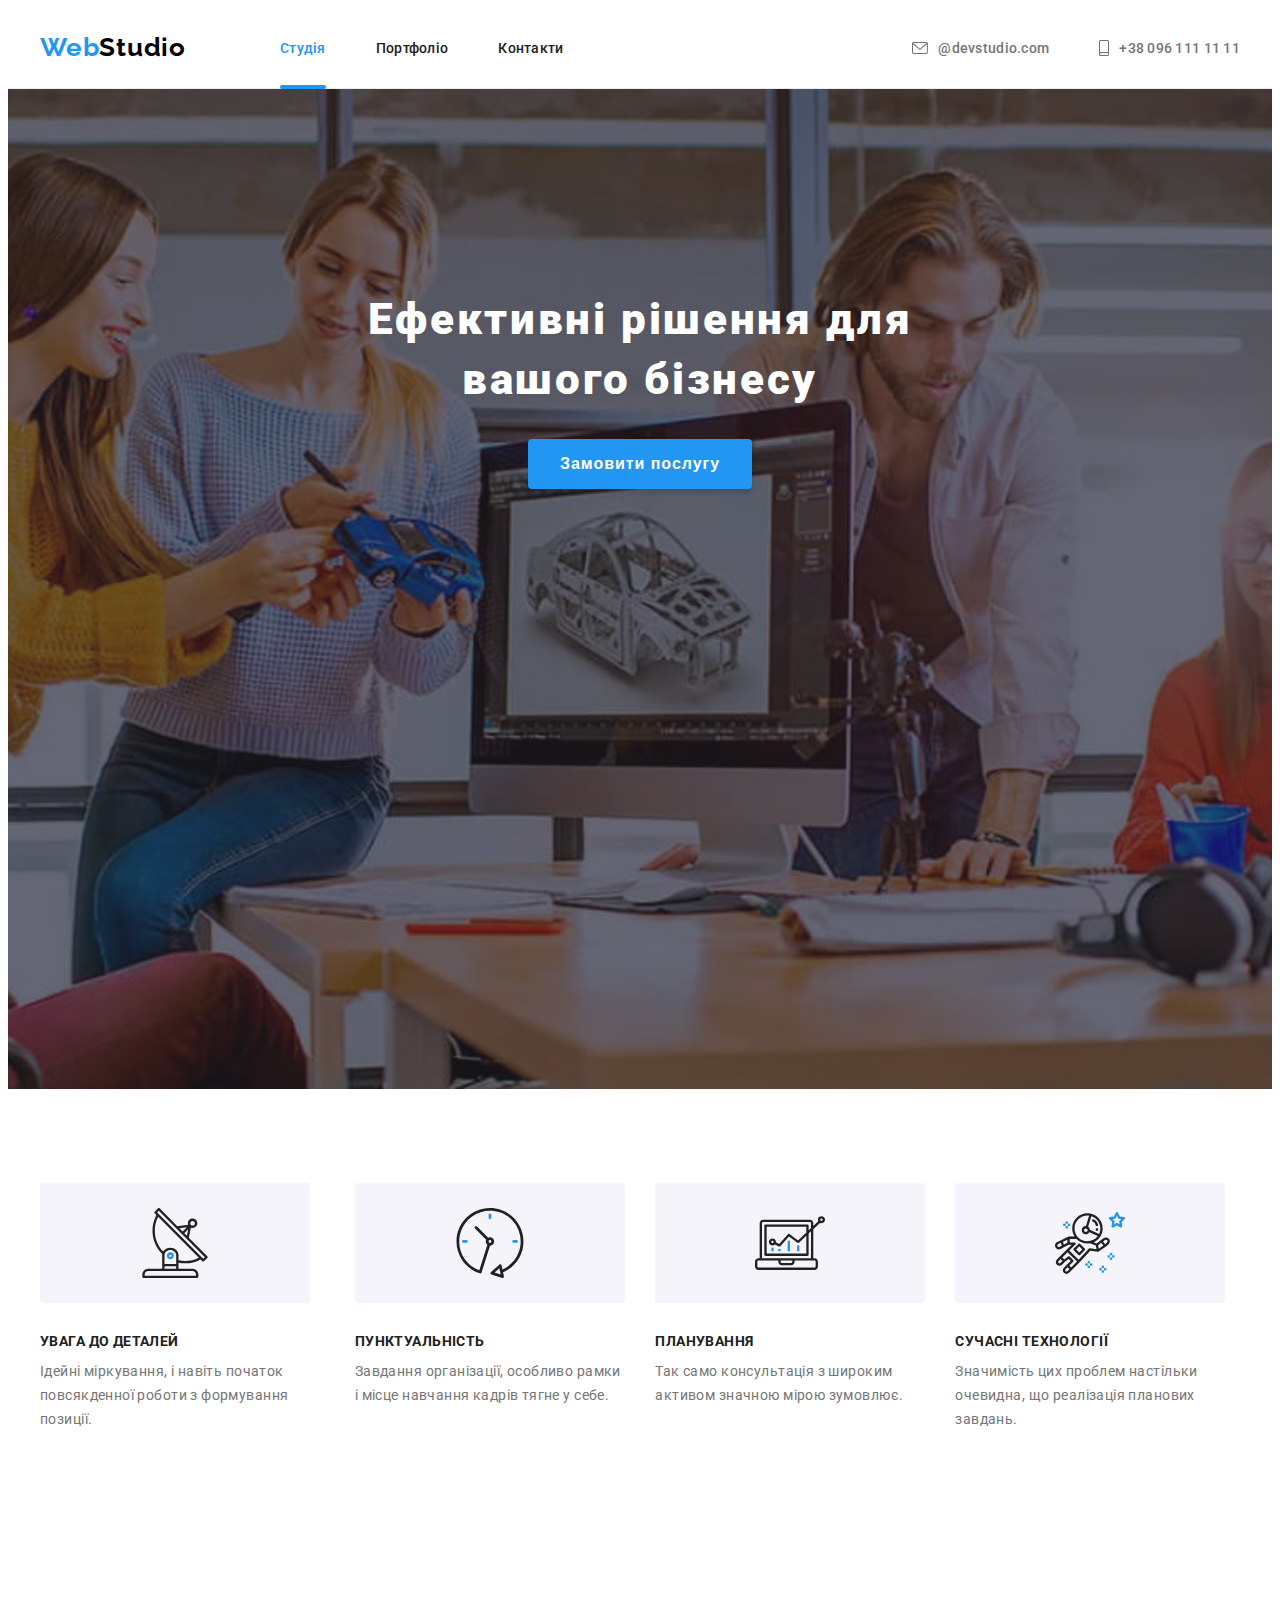
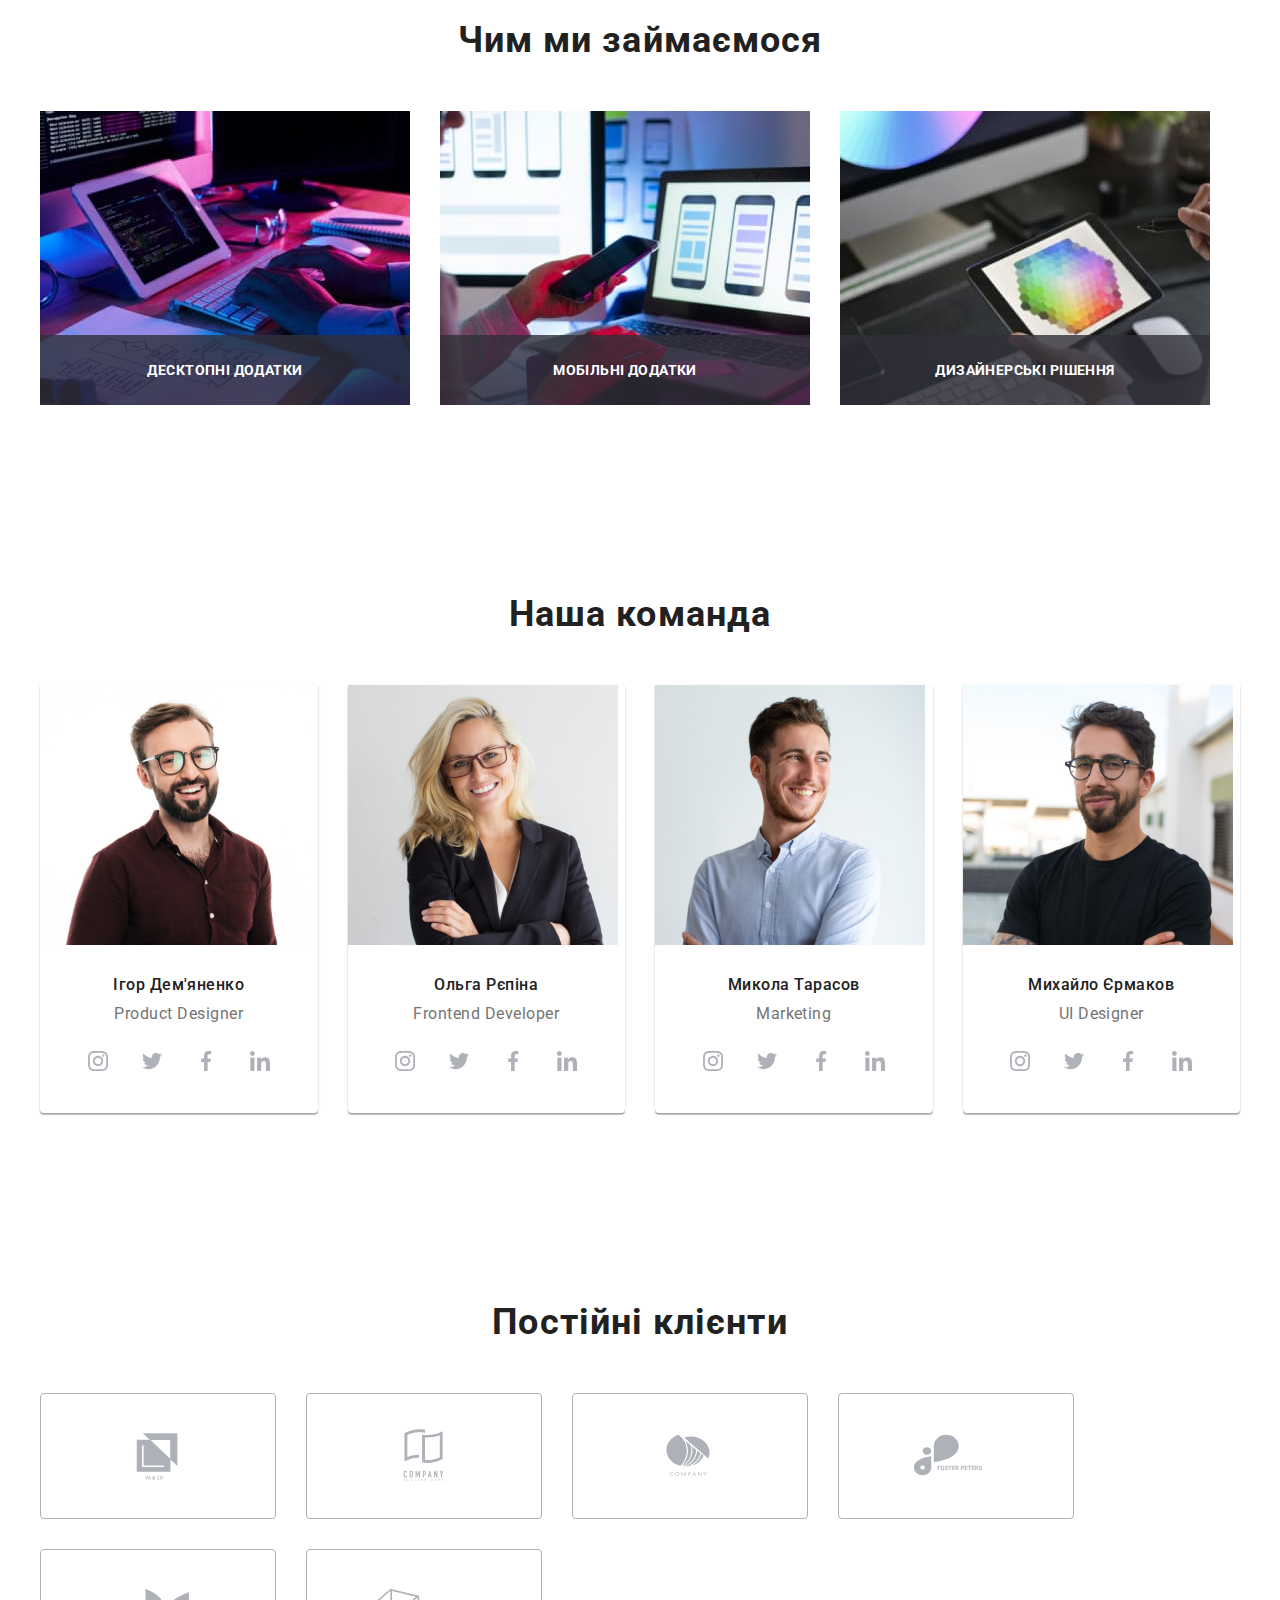
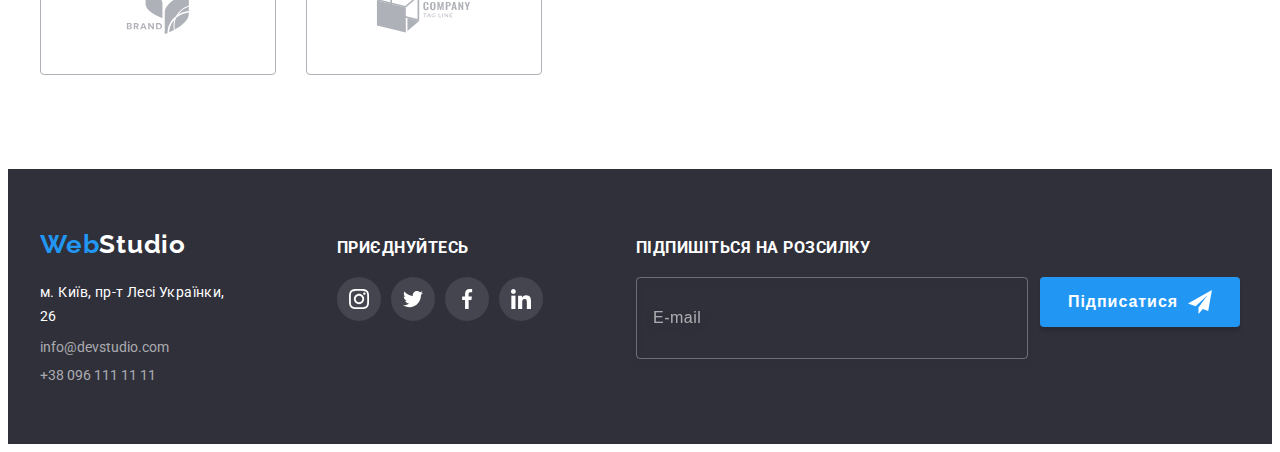
==== commit 729f263d: "виправлення помилок" ====
--- a/index.html
+++ b/index.html
@@ -38,7 +38,7 @@
       <ul class="site-address-list list">
         <li class="site-address-item">
           <a class="site-address-link link" lang="en" href="mailto:info@devstudio.com">
-            <svg class="icon-envelope" width="16px" height="12px">
+            <svg class="icon-envelope" width="16" height="12">
               <use class="icon-link" href="./images/icons/sprite.svg#icon-envelope"></use>
             </svg>
             @devstudio.com
@@ -46,7 +46,7 @@
         </li>
         <li class="site-address-item">
           <a class="site-address-link link" href="tel:+380961111111">
-            <svg class="icon-smartphone" width="10px" height="16px">
+            <svg class="icon-smartphone" width="10" height="16">
               <use class="icon-link" href="./images/icons/sprite.svg#icon-smartphone"></use>
             </svg>
             +38 096 111 11 11
@@ -72,7 +72,7 @@
         <ul class="features-list list">
           <li class="features-item">
             <div class="features-icon">
-              <svg width="70px;" height="70px">
+              <svg width="70" height="70">
                 <use href="./images/icons/sprite.svg#icon-antenna"></use>
               </svg>
             </div>
@@ -83,7 +83,7 @@
           </li>
           <li class="features-item">
             <div class="features-icon">
-              <svg width="70px;" height="70px">
+              <svg width="70" height="70">
                 <use href="./images/icons/sprite.svg#icon-clock"></use>
               </svg>
             </div>
@@ -94,7 +94,7 @@
           </li>
           <li class="features-item">
             <div class="features-icon">
-              <svg width="70px;" height="70px">
+              <svg width="70" height="70">
                 <use href="./images/icons/sprite.svg#icon-diagram"></use>
               </svg>
             </div>
@@ -105,7 +105,7 @@
           </li>
           <li class="features-item">
             <div class="features-icon">
-              <svg width="70px;" height="70px">
+              <svg width="70" height="70">
                 <use href="./images/icons/sprite.svg#icon-astronaut"></use>
               </svg>
             </div>
@@ -125,19 +125,19 @@
           <li class="works-item">
             <div class="work-img">
               <img class="works img" src="./images/box.jpg" alt="Десктопні додатки" width="370" height="294" />
-              <p class="work-desc">Десктопні додатки</p>
+              <h3 class="work-title">Десктопні додатки</h3>
             </div>
           </li>
           <li class="works-item">
             <div class="work-img">
               <img class="works img" src="./images/box1.jpg" alt="Мобільні додатки" width="370" height="294" />
-              <p class="work-desc">Мобільні додатки</p>
+              <h3 class="work-title">Мобільні додатки</h3>
             </div>
           </li>
           <li class="works-item">
             <div class="work-img">
               <img class="works img" src="./images/box2.jpg" alt="Дизайнерські рішення" width="370" height="294" />
-              <p class="work-desc">Дизайнерські рішення</p>
+              <h3 class="work-title">Дизайнерські рішення</h3>
             </div>
           </li>
         </ul>
@@ -157,28 +157,28 @@
               <ul class="social-list-light list">
                 <li class="social-item">
                   <a class="social-link-light" href="#">
-                    <svg class="social-icon" width="20px" height="20px">
+                    <svg class="social-icon" width="20" height="20">
                       <use href="./images/icons/sprite.svg#icon-instagram"></use>
                     </svg>
                   </a>
                 </li>
                 <li>
                   <a class="social-link-light" href="#">
-                    <svg class="social-icon" width="20px" height="20px">
+                    <svg class="social-icon" width="20" height="20">
                       <use href="./images/icons/sprite.svg#icon-twitter"></use>
                     </svg>
                   </a>
                 </li>
                 <li>
                   <a class="social-link-light" href="#">
-                    <svg class="social-icon" width="20px" height="20px">
+                    <svg class="social-icon" width="20" height="20">
                       <use href="./images/icons/sprite.svg#icon-facebook"></use>
                     </svg>
                   </a>
                 </li>
                 <li>
                   <a class="social-link-light" href="#">
-                    <svg class="social-icon" width="20px" height="20px">
+                    <svg class="social-icon" width="20" height="20">
                       <use href="./images/icons/sprite.svg#icon-linkedin"></use>
                     </svg>
                   </a>
@@ -195,28 +195,28 @@
               <ul class="social-list-light list">
                 <li class="social-item">
                   <a class="social-link-light" href="#">
-                    <svg class="social-icon" width="20px" height="20px">
+                    <svg class="social-icon" width="20" height="20">
                       <use href="./images/icons/sprite.svg#icon-instagram"></use>
                     </svg>
                   </a>
                 </li>
                 <li>
                   <a class="social-link-light" href="#">
-                    <svg class="social-icon" width="20px" height="20px">
+                    <svg class="social-icon" width="20" height="20">
                       <use href="./images/icons/sprite.svg#icon-twitter"></use>
                     </svg>
                   </a>
                 </li>
                 <li>
                   <a class="social-link-light" href="#">
-                    <svg class="social-icon" width="20px" height="20px">
+                    <svg class="social-icon" width="20" height="20">
                       <use href="./images/icons/sprite.svg#icon-facebook"></use>
                     </svg>
                   </a>
                 </li>
                 <li>
                   <a class="social-link-light" href="#">
-                    <svg class="social-icon" width="20px" height="20px">
+                    <svg class="social-icon" width="20" height="20">
                       <use href="./images/icons/sprite.svg#icon-linkedin"></use>
                     </svg>
                   </a>
@@ -233,28 +233,28 @@
               <ul class="social-list-light list">
                 <li class="social-item">
                   <a class="social-link-light" href="#">
-                    <svg class="social-icon" width="20px" height="20px">
+                    <svg class="social-icon" width="20" height="20">
                       <use href="./images/icons/sprite.svg#icon-instagram"></use>
                     </svg>
                   </a>
                 </li>
                 <li>
                   <a class="social-link-light" href="#">
-                    <svg class="social-icon" width="20px" height="20px">
+                    <svg class="social-icon" width="20" height="20">
                       <use href="./images/icons/sprite.svg#icon-twitter"></use>
                     </svg>
                   </a>
                 </li>
                 <li>
                   <a class="social-link-light" href="#">
-                    <svg class="social-icon" width="20px" height="20px">
+                    <svg class="social-icon" width="20" height="20">
                       <use href="./images/icons/sprite.svg#icon-facebook"></use>
                     </svg>
                   </a>
                 </li>
                 <li>
                   <a class="social-link-light" href="#">
-                    <svg class="social-icon" width="20px" height="20px">
+                    <svg class="social-icon" width="20" height="20">
                       <use href="./images/icons/sprite.svg#icon-linkedin"></use>
                     </svg>
                   </a>
@@ -271,28 +271,28 @@
               <ul class="social-list-light list">
                 <li class="social-item">
                   <a class="social-link-light" href="#">
-                    <svg class="social-icon" width="20px" height="20px">
+                    <svg class="social-icon" width="20" height="20">
                       <use href="./images/icons/sprite.svg#icon-instagram"></use>
                     </svg>
                   </a>
                 </li>
                 <li>
                   <a class="social-link-light" href="#">
-                    <svg class="social-icon" width="20px" height="20px">
+                    <svg class="social-icon" width="20" height="20">
                       <use href="./images/icons/sprite.svg#icon-twitter"></use>
                     </svg>
                   </a>
                 </li>
                 <li>
                   <a class="social-link-light" href="#">
-                    <svg class="social-icon" width="20px" height="20px">
+                    <svg class="social-icon" width="20" height="20">
                       <use href="./images/icons/sprite.svg#icon-facebook"></use>
                     </svg>
                   </a>
                 </li>
                 <li>
                   <a class="social-link-light" href="#">
-                    <svg class="social-icon" width="20px" height="20px">
+                    <svg class="social-icon" width="20" height="20">
                       <use href="./images/icons/sprite.svg#icon-linkedin"></use>
                     </svg>
                   </a>
@@ -382,28 +382,28 @@
         <ul class="social-list-dark list">
           <li>
             <a class="social-link-dark link" href="#">
-              <svg class="social-icon" width="20px" height="20px">
+              <svg class="social-icon" width="20" height="20">
                 <use href="./images/icons/sprite.svg#icon-instagram"></use>
               </svg>
             </a>
           </li>
           <li>
             <a class="social-link-dark link" href="#">
-              <svg class="social-icon" width="20px" height="20px">
+              <svg class="social-icon" width="20" height="20">
                 <use href="./images/icons/sprite.svg#icon-twitter"></use>
               </svg>
             </a>
           </li>
           <li>
             <a class="social-link-dark link" href="#">
-              <svg class="social-icon" width="20px" height="20px">
+              <svg class="social-icon" width="20" height="20">
                 <use href="./images/icons/sprite.svg#icon-facebook"></use>
               </svg>
             </a>
           </li>
           <li>
             <a class="social-link-dark link" href="#">
-              <svg class="social-icon" width="20px" height="20px">
+              <svg class="social-icon" width="20" height="20">
                 <use href="./images/icons/sprite.svg#icon-linkedin"></use>
               </svg>
             </a>
@@ -417,7 +417,7 @@
           <label for="email"></label>
           <input class="newsletter-input" placeholder="E-mail" id="email" type="text" name="email">
           <button class="newsletter-btn" type="submit">Підписатися
-            <svg class="icon-send" width="24px" height="24px">
+            <svg class="icon-send" width="24" height="24">
               <use href="./images/icons/sprite.svg#icon-send"></use>
             </svg>
           </button>
@@ -436,7 +436,7 @@
           <label class="label-modal" for="name">Ім'я</label>
           <input class="modal-input" id="name" type="text" name="name" minlength="2" maxlength="20"
             pattern="[a-zA-Zа-яА-ЯіІїЇ]+" required>
-          <svg class="modal-icon" width="18px" height="18px">
+          <svg class="modal-icon" width="18" height="18">
             <use class="modal-icon-link" href="./images/icons/sprite.svg#icon-person"></use>
           </svg>
         </div>
@@ -444,14 +444,14 @@
           <label class="label-modal" for="phone">Телефон</label>
           <input class="modal-input" id="phone" type="tel" name="phone" pattern="[0-9]{3}-[0-9]{3}-[0-9]{2}-[0-9]{2}"
             title="xxx-xxx-xx-xx" minlength="10" maxlength="15" required>
-          <svg class="modal-icon" width="18px" height="18px">
+          <svg class="modal-icon" width="18" height="18">
             <use class="modal-icon-link" href="./images/icons/sprite.svg#icon-phone"></use>
           </svg>
         </div>
         <div class="modal-wrapper">
           <label class="label-modal" for="mail">Пошта</label>
           <input class="modal-input" id="mail" type="email" name="mail" required>
-          <svg class="modal-icon" width="18px" height="18px">
+          <svg class="modal-icon" width="18" height="18">
             <use class="modal-icon-link" href="./images/icons/sprite.svg#icon-email"></use>
           </svg>
         </div>
@@ -462,7 +462,7 @@
         <label class="label-policy" for="policy">
           <input class="policy-input-check visually-hidden" type="checkbox" name="policy" id="policy" value="privacy"
             required>
-          <svg class="policy-check" width="16px" height="15px">
+          <svg class="policy-check" width="16" height="15">
             <use class="policy-check-icon" href="./images/icons/sprite.svg#icon-check"></use>
           </svg>
           Погоджуюся з розсилкою та приймаю
@@ -472,7 +472,7 @@
         <button class="modal-btn" type="submit">Відправити</button>
       </form>
       <button class="btn-close" data-modal-close>
-        <svg width="18px" height="18px">
+        <svg width="18" height="18">
           <use class="modal-icon-link link" href="./images/icons/sprite.svg#icon-close"></use>
         </svg>
       </button>
--- a/css/styles.css
+++ b/css/styles.css
@@ -153,7 +153,7 @@
   left: 0;
   bottom: -1px;
 }
-/* 
+
 .nav-link:hover::after,
 .nav-link:focus::after {
   content: "";
@@ -164,8 +164,8 @@
   position: absolute;
   left: 0;
   bottom: -1px;
-} */
-/* .nav-link::after {
+} 
+.nav-link::after {
   content: "";
   width: 100%;
   height: 4px;
@@ -175,7 +175,7 @@
   left: 0;
   bottom: -1px;
   transition: background-color 250ms cubic-bezier(0.4, 0, 0.2, 1);
-} */
+} 
 .nav-link:hover,
 .nav-link:focus {
   color: var(--accent-color);
@@ -325,6 +325,9 @@
 }
 .features-icon {
   display: flex;
+  align-items: center;
+  justify-content: center;
+  width: 270px;
   height: 120px;
   background-color: var(--secondary-light-bg-color);
   border-radius: 4px;
@@ -361,7 +364,7 @@
   margin-right: 30px;
 }
 
-.work-desc {
+.work-title {
   color: var(--secondary-ligh-text-color);
   font-weight: 700;
   font-size: 14px;
@@ -982,6 +985,7 @@
 
   transition: background-color 250ms var(--timing-function);
 }
+.modal-btn:hover,
 .modal-btn:focus {
   background-color: var(--bg-btn-color);
 }
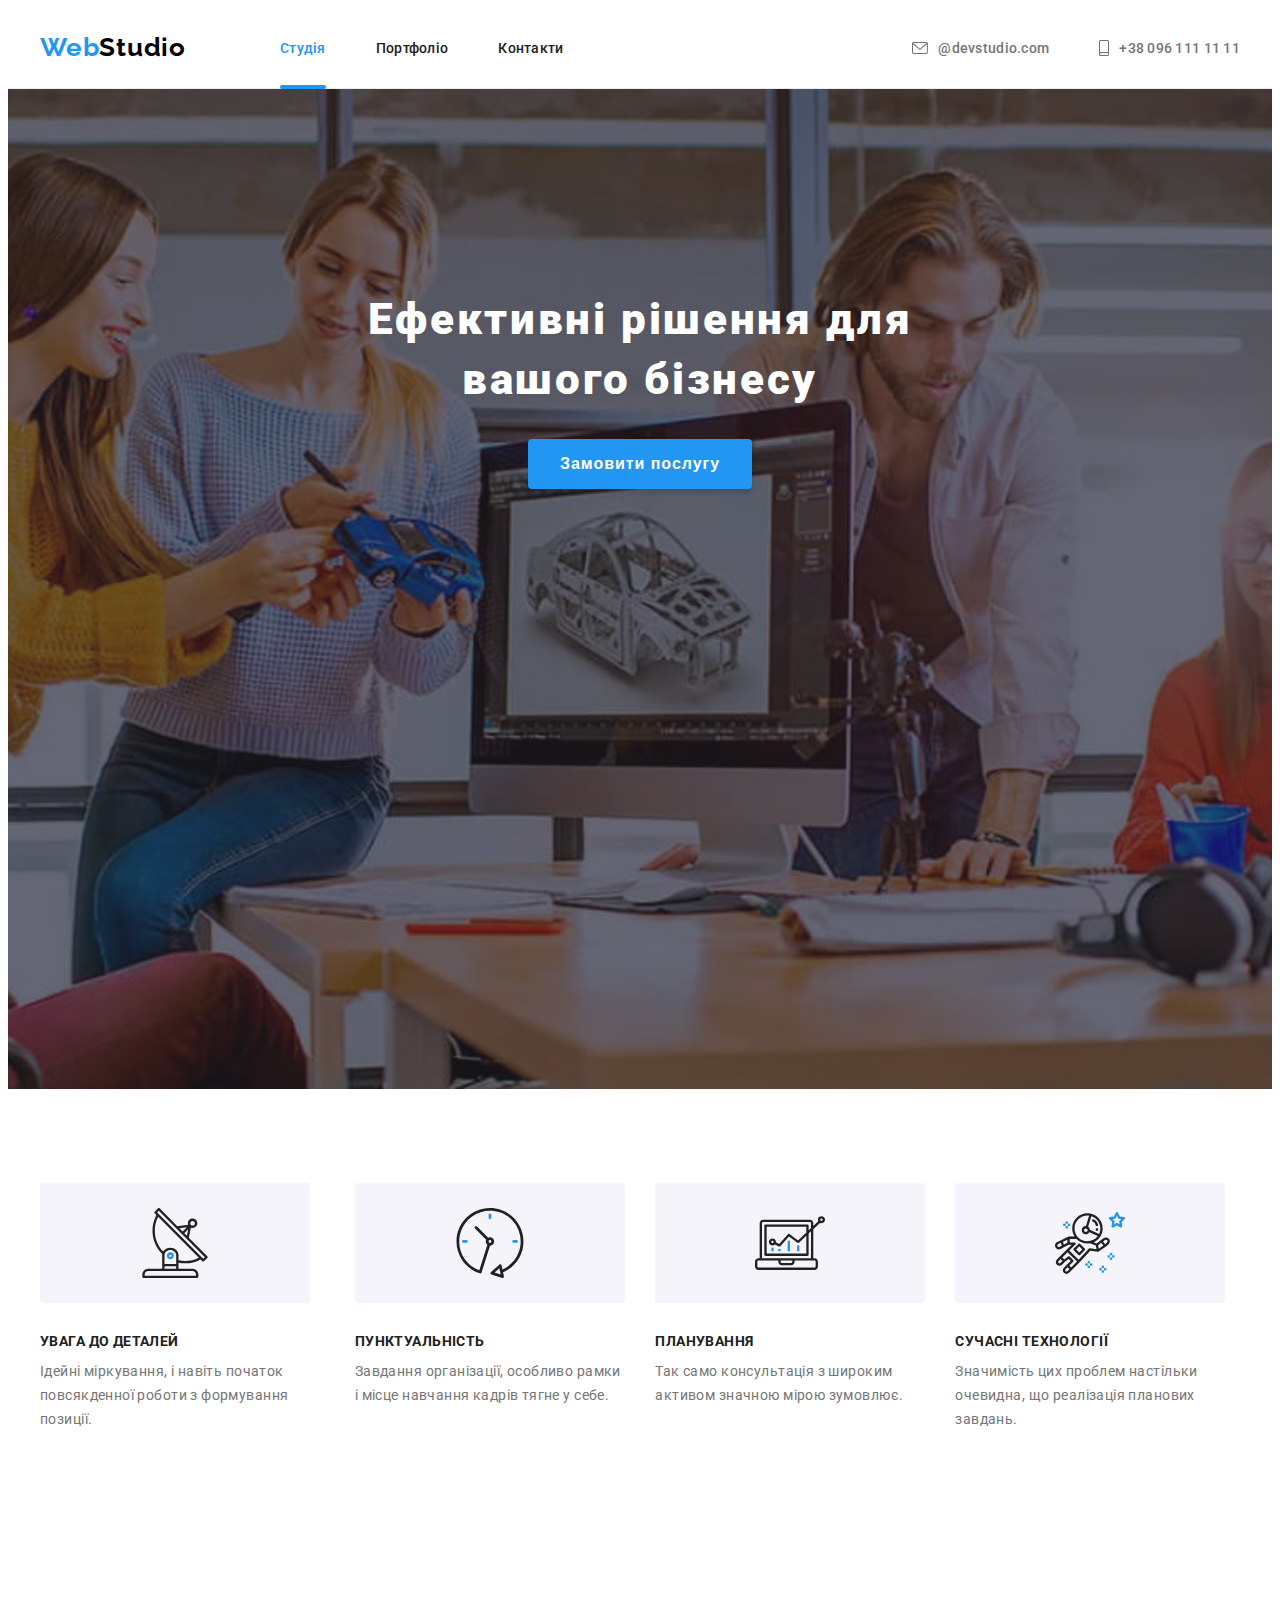
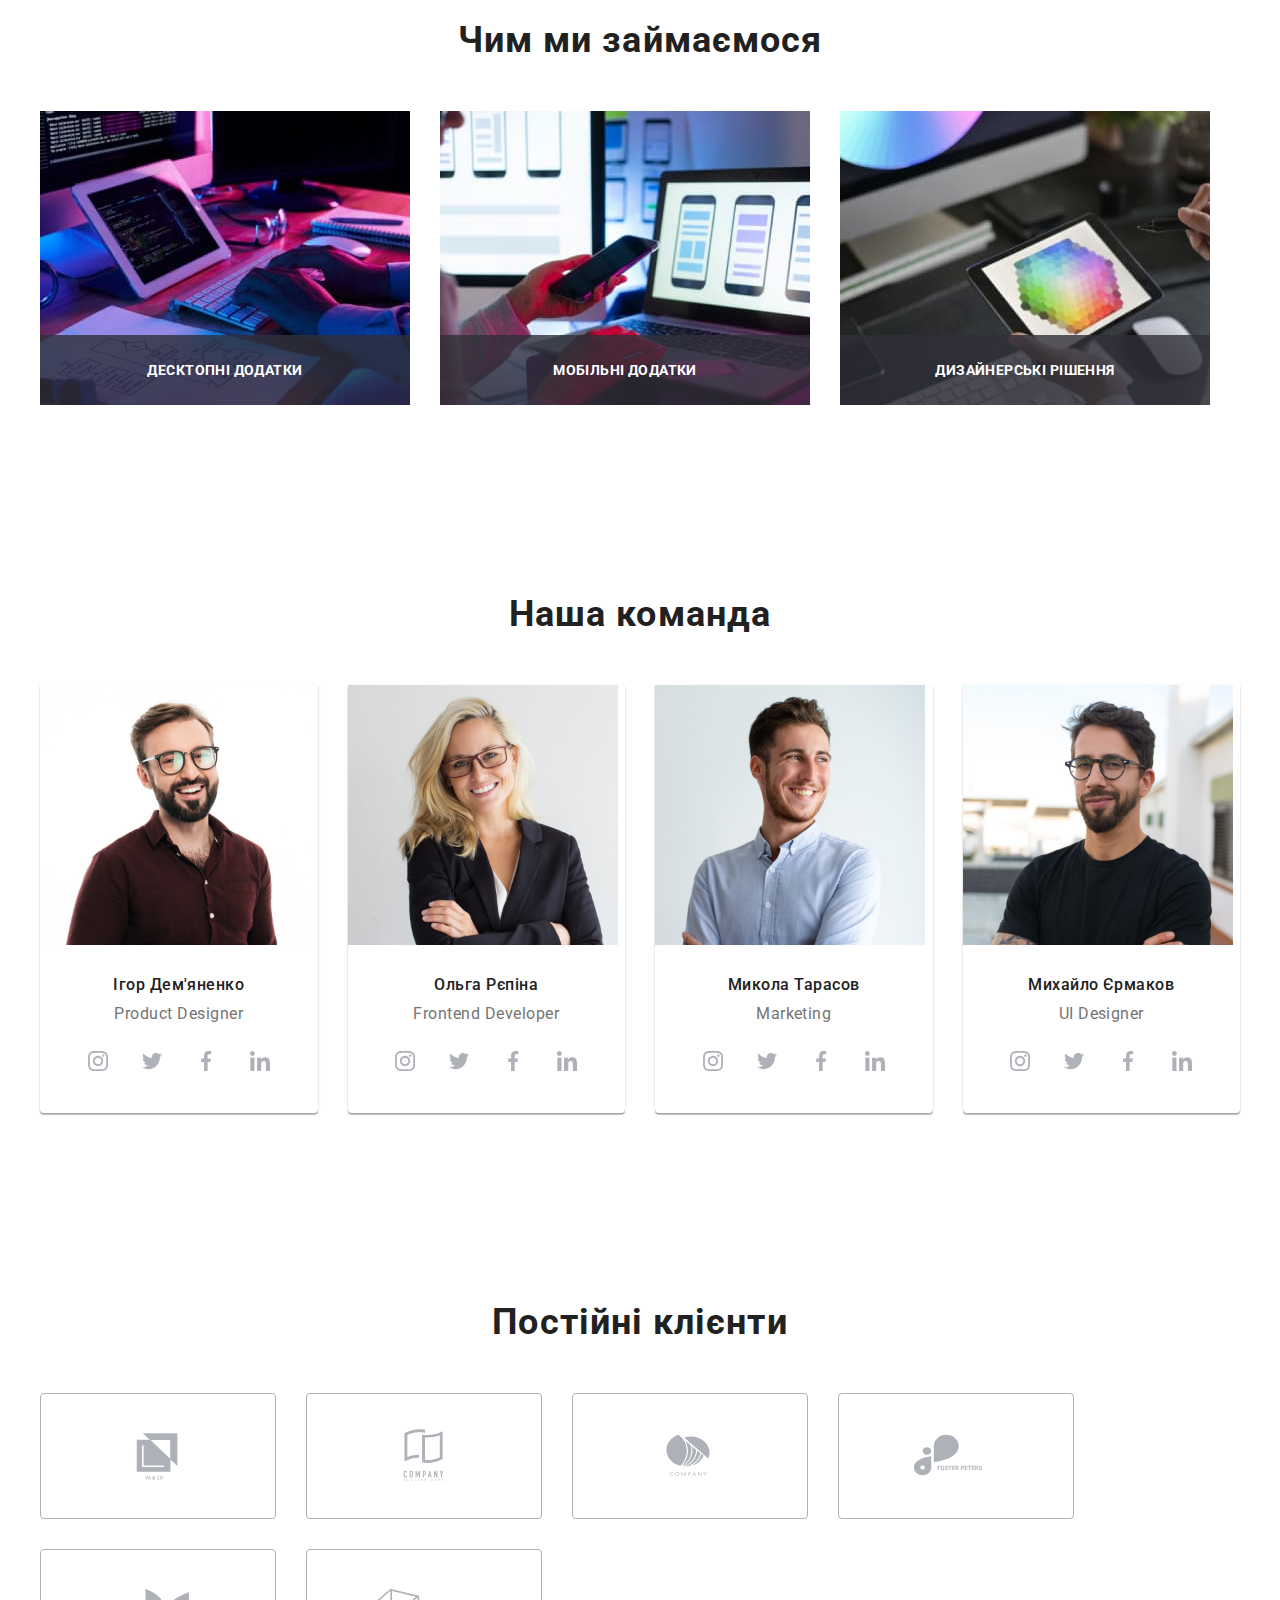
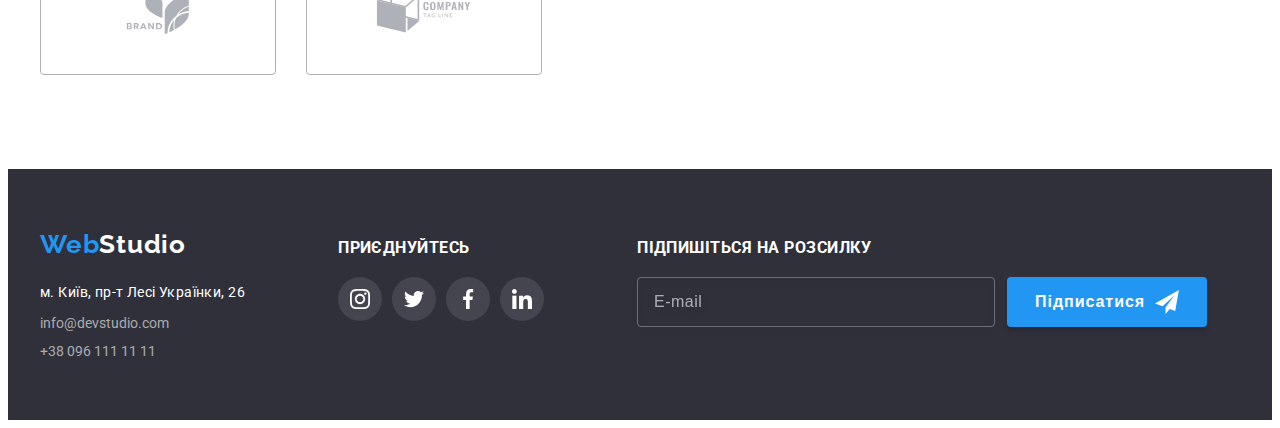
==== commit 77dfd762: "виправлення помилок" ====
--- a/index.html
+++ b/index.html
@@ -62,7 +62,6 @@
       <div class="container">
         <h1 class="hero-title">Ефективні рішення для вашого бізнесу</h1>
         <button class="hero-btn" type="button" data-modal-open>Замовити послугу</button>
-
       </div>
     </section>
     <!-- Особливості -->
@@ -414,9 +413,12 @@
       <div class="newsletter">
         <p class="join-in">Підпишіться на розсилку</p>
         <div class="newsletter-join">
-          <label for="email"></label>
-          <input class="newsletter-input" placeholder="E-mail" id="email" type="text" name="email">
-          <button class="newsletter-btn" type="submit">Підписатися
+          <form class="newsletter-form">
+            <label for="email"></label>
+            <input class="newsletter-input" placeholder="E-mail" id="email" type="text" name="email" />
+          </form>
+          <button class="newsletter-btn" type="submit">
+            Підписатися
             <svg class="icon-send" width="24" height="24">
               <use href="./images/icons/sprite.svg#icon-send"></use>
             </svg>
@@ -435,7 +437,7 @@
         <div class="modal-wrapper">
           <label class="label-modal" for="name">Ім'я</label>
           <input class="modal-input" id="name" type="text" name="name" minlength="2" maxlength="20"
-            pattern="[a-zA-Zа-яА-ЯіІїЇ]+" required>
+            pattern="[a-zA-Zа-яА-ЯіІїЇ]+" required />
           <svg class="modal-icon" width="18" height="18">
             <use class="modal-icon-link" href="./images/icons/sprite.svg#icon-person"></use>
           </svg>
@@ -443,14 +445,14 @@
         <div class="modal-wrapper">
           <label class="label-modal" for="phone">Телефон</label>
           <input class="modal-input" id="phone" type="tel" name="phone" pattern="[0-9]{3}-[0-9]{3}-[0-9]{2}-[0-9]{2}"
-            title="xxx-xxx-xx-xx" minlength="10" maxlength="15" required>
+            title="xxx-xxx-xx-xx" minlength="10" maxlength="15" required />
           <svg class="modal-icon" width="18" height="18">
             <use class="modal-icon-link" href="./images/icons/sprite.svg#icon-phone"></use>
           </svg>
         </div>
         <div class="modal-wrapper">
           <label class="label-modal" for="mail">Пошта</label>
-          <input class="modal-input" id="mail" type="email" name="mail" required>
+          <input class="modal-input" id="mail" type="email" name="mail" required />
           <svg class="modal-icon" width="18" height="18">
             <use class="modal-icon-link" href="./images/icons/sprite.svg#icon-email"></use>
           </svg>
@@ -461,13 +463,12 @@
         </div>
         <label class="label-policy" for="policy">
           <input class="policy-input-check visually-hidden" type="checkbox" name="policy" id="policy" value="privacy"
-            required>
+            required />
           <svg class="policy-check" width="16" height="15">
             <use class="policy-check-icon" href="./images/icons/sprite.svg#icon-check"></use>
           </svg>
           Погоджуюся з розсилкою та приймаю
           <a class="label-policy-link" href="#">Умови договору</a>
-
         </label>
         <button class="modal-btn" type="submit">Відправити</button>
       </form>
@@ -476,7 +477,6 @@
           <use class="modal-icon-link link" href="./images/icons/sprite.svg#icon-close"></use>
         </svg>
       </button>
-
     </div>
   </div>
 
--- a/css/styles.css
+++ b/css/styles.css
@@ -366,10 +366,8 @@
 
 .work-title {
   color: var(--secondary-ligh-text-color);
-  font-weight: 700;
   font-size: 14px;
   line-height: calc(16 / 14);
-  text-align: center;
   letter-spacing: 0.03em;
   text-transform: uppercase;
 
@@ -570,9 +568,6 @@
   outline: transparent;
 }
 
-.portfolio-link {
-  display: flex;
-}
 
 .overlay {
   width: 100%;
@@ -726,10 +721,14 @@
 .newsletter-join {
   display: flex;
 }
-.newsletter-input {
+.newsletter-form {
   display: flex;
   width: 358px;
   height: 50px;
+  margin-right: 12px;
+}
+
+.newsletter-input {
   background-color: transparent;
   color: var(--secondary-ligh-text-color);
 
@@ -738,11 +737,12 @@
   border-radius: 4px;
   outline: none;
 
+  width: 100%;
   padding: 15px 16px;
-  margin-right: 12px;
-
+  
   transition: border-color 250ms var(--timing-function);
 }
+
 .newsletter-input:focus {
   border-color: var(--accent-color);
 }
@@ -864,7 +864,7 @@
   padding-left: 42px;
   margin-bottom: 10px;
 
-  transition: border-color 250ms var(--accent-color);
+  transition: border-color 250ms var(--timing-function);
 }
 
 .modal-input:focus + .modal-icon {
@@ -882,7 +882,7 @@
   display: flex;
   top: 11px;
   left: 12px;
-  transform: translateY(100%);
+  transform: translateY(160%);
   width: 18px;
   height: 18px;
   fill: var(--title-text-color);
@@ -911,14 +911,7 @@
   letter-spacing: 0.01em;
 }
 
-.modal-wrapper-privacy {
-  display: flex;
-  justify-content: center;
-  align-items: center;
-
-  margin-bottom: 30px;
-}
-
+  
 .label-policy {
   font-size: 14px;
   line-height: calc(24 / 14);
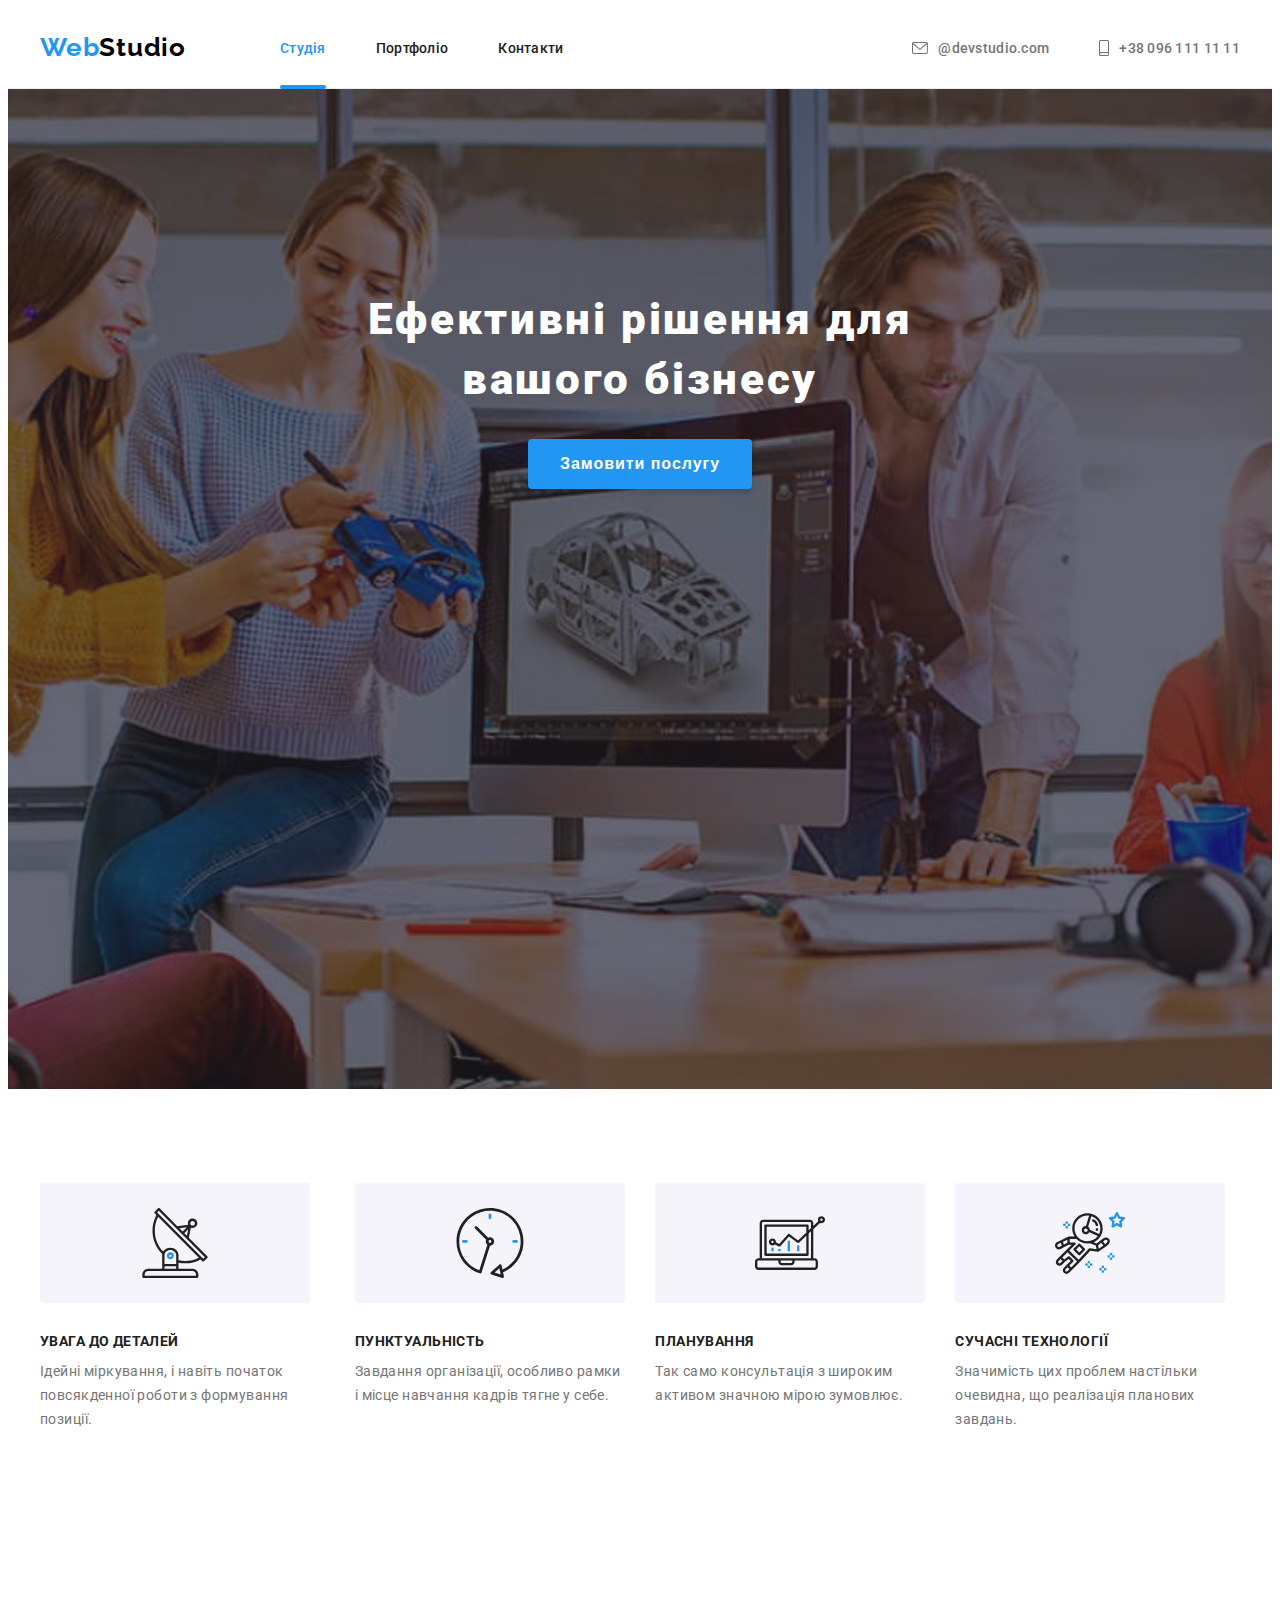
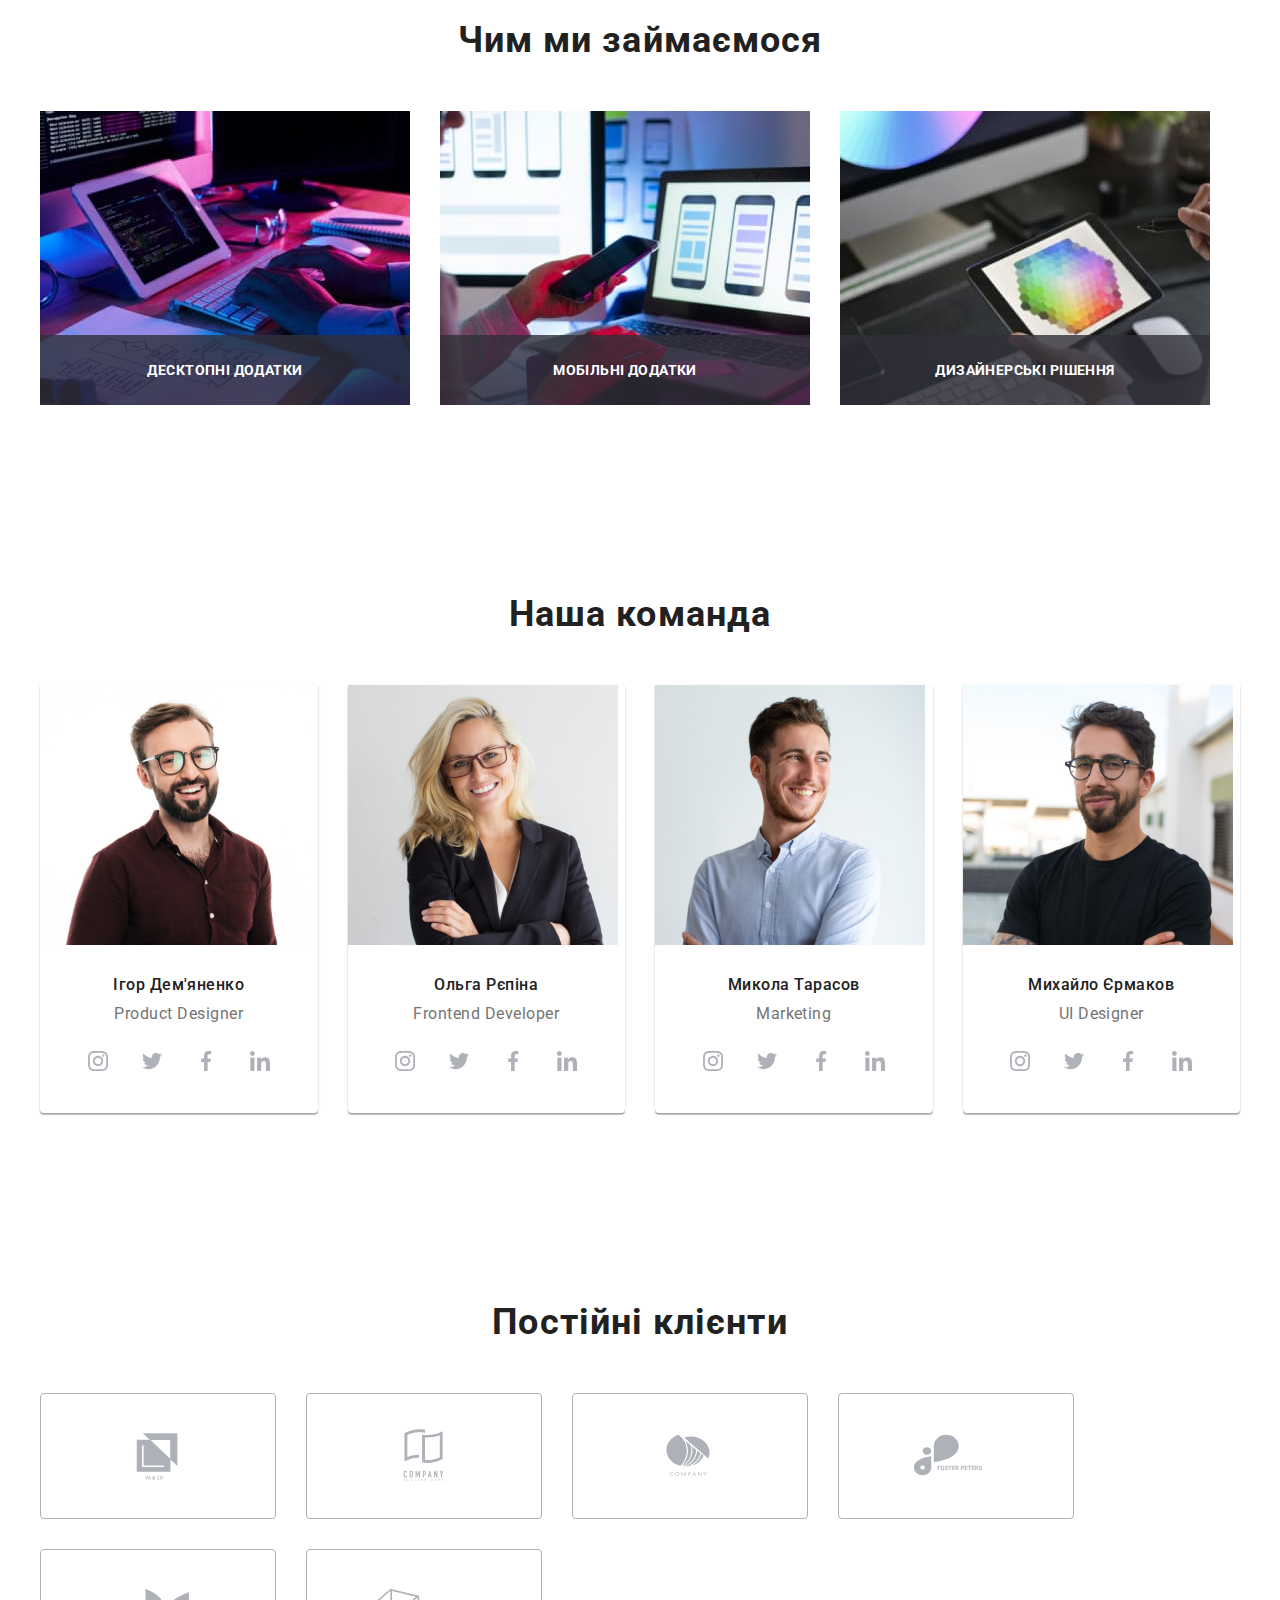
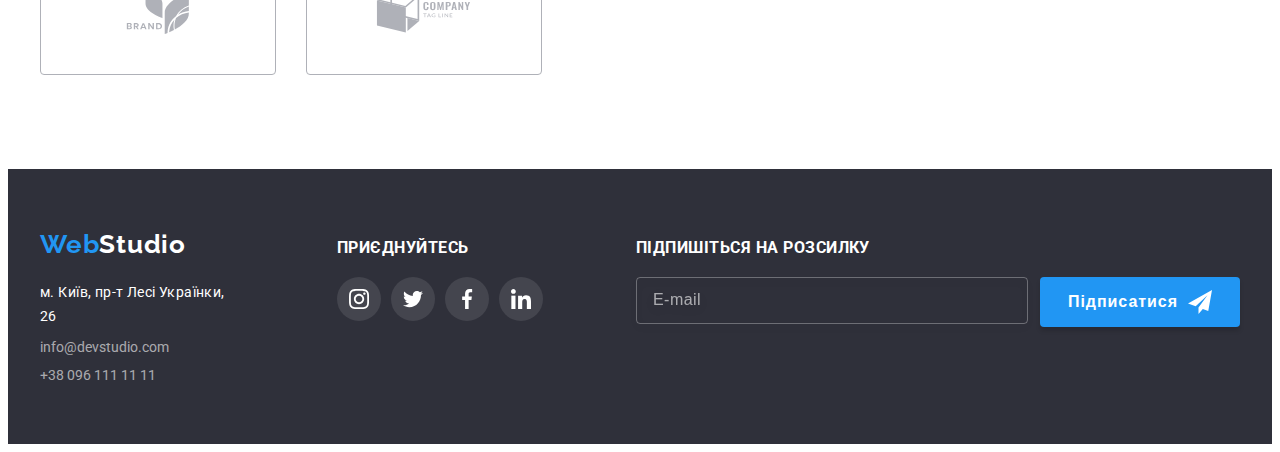
==== commit 301e511a: "виправлення помилок" ====
--- a/index.html
+++ b/index.html
@@ -414,15 +414,16 @@
         <p class="join-in">Підпишіться на розсилку</p>
         <div class="newsletter-join">
           <form class="newsletter-form">
-            <label for="email"></label>
-            <input class="newsletter-input" placeholder="E-mail" id="email" type="text" name="email" />
+            <label for="email">
+              <input class="newsletter-input" placeholder="E-mail" id="email" type="text" name="email" />
+            </label>
+            <button class="newsletter-btn" type="submit">
+              Підписатися
+              <svg class="icon-send" width="24" height="24">
+                <use href="./images/icons/sprite.svg#icon-send"></use>
+              </svg>
+            </button>
           </form>
-          <button class="newsletter-btn" type="submit">
-            Підписатися
-            <svg class="icon-send" width="24" height="24">
-              <use href="./images/icons/sprite.svg#icon-send"></use>
-            </svg>
-          </button>
         </div>
       </div>
     </div>
--- a/css/styles.css
+++ b/css/styles.css
@@ -302,10 +302,12 @@
   box-shadow: var(--primary-btn--box-shadow-color);
 
   min-width: 216px;
-  display: flex;
+  height: 50px;
+  display: flex;
+  justify-content: center;
+  align-items: center;
   margin: 0 auto;
   padding: 10px 32px;
-  align-items: center;
 
   transition: background-color 250ms var(--timing-function);
 }
@@ -723,9 +725,10 @@
 }
 .newsletter-form {
   display: flex;
-  width: 358px;
+  width: 100%;
   height: 50px;
-  margin-right: 12px;
+  gap: 12px;
+  
 }
 
 .newsletter-input {
@@ -737,7 +740,7 @@
   border-radius: 4px;
   outline: none;
 
-  width: 100%;
+  width: 358px;
   padding: 15px 16px;
   
   transition: border-color 250ms var(--timing-function);
@@ -754,11 +757,12 @@
 }
 .newsletter-btn {
   display: flex;
-
-  max-width: 200px;
+  justify-content: center;
+  align-items: center;
+  min-width: 200px;
   height: 50px;
   padding: 10px 28px;
-  align-items: center;
+  
 
   color: var(--secondary-ligh-text-color);
   font-weight: 700;
